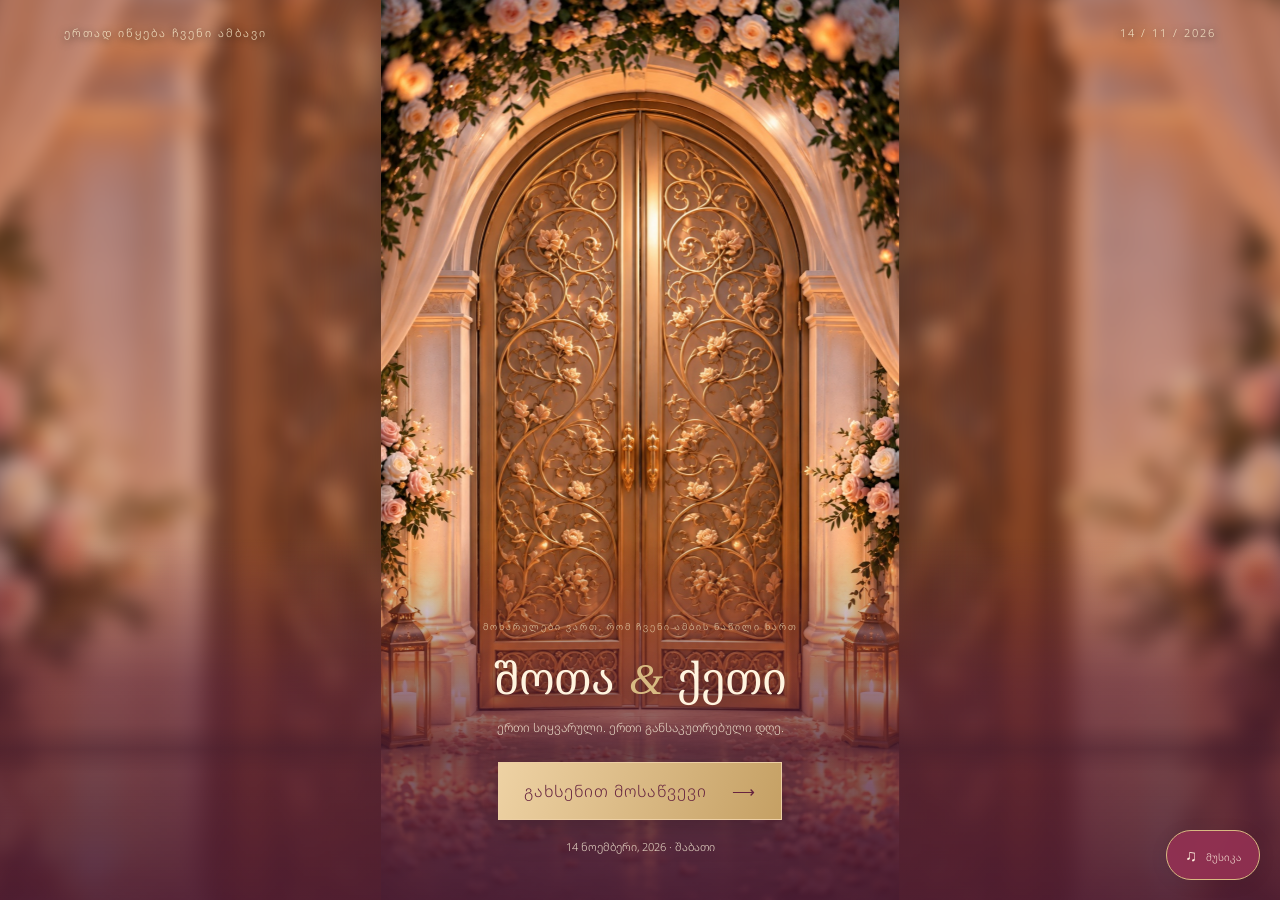
==== index.html @ 9d637407 "feat: update journey map to the cleaner version (cache-busted) Replace journey-map.webp with the cou" ====
<!doctype html><html lang="ka"><head><meta charset="UTF-8"><meta name="viewport" content="width=device-width,initial-scale=1"><meta name="theme-color" content="#f5f0e6"><meta name="description" content="შოთასა და ქეთის საქორწილო მოსაწვევი — 14 ნოემბერი, 2026"><title>შოთა & ქეთი · 14 ნოემბერი 2026</title><link rel="preconnect" href="https://fonts.googleapis.com"><link rel="preconnect" href="https://fonts.gstatic.com" crossorigin><link href="https://fonts.googleapis.com/css2?family=Noto+Serif+Georgian:wght@300;400;500&family=Noto+Sans+Georgian:wght@300;400&display=swap" rel="stylesheet"><link rel="stylesheet" href="style.css"><style>
#preloader{position:fixed;inset:0;z-index:9999;display:flex;align-items:center;justify-content:center;background:radial-gradient(ellipse at 50% 32%,#fff8f3,#f0dce1);font-family:'Noto Serif Georgian',Georgia,serif;color:#902b50;transition:opacity .7s ease}
#preloader.pl-done{opacity:0;pointer-events:none}
#preloader .pl-inner{text-align:center;padding:22px}
#preloader .pl-names{font-size:26px;letter-spacing:1px;margin:0 0 28px;font-weight:400}
#preloader .pl-names em{color:#c7a46b;font-style:italic;font-family:Georgia,serif}
#preloader .pl-ring{position:relative;width:118px;height:118px;margin:0 auto}
#preloader .pl-ring svg{width:118px;height:118px;transform:rotate(-90deg)}
#preloader .pl-track{fill:none;stroke:#e9ccd3;stroke-width:4}
#preloader .pl-prog{fill:none;stroke:#c7a46b;stroke-width:4;stroke-linecap:round;stroke-dasharray:339.292;stroke-dashoffset:339.292;transition:stroke-dashoffset .3s ease}
#preloader .pl-pct{position:absolute;inset:0;display:flex;align-items:center;justify-content:center;font-size:27px;color:#902b50;font-variant-numeric:tabular-nums}
#preloader .pl-label{margin:26px 0 0;font-family:'Noto Sans Georgian',sans-serif;font-size:11px;letter-spacing:3px;color:#a66a7e}
@media(prefers-reduced-motion:reduce){#preloader .pl-prog{transition:none}}
</style></head><body class="locked"><div id="preloader" role="progressbar" aria-valuemin="0" aria-valuemax="100" aria-valuenow="0" aria-label="საიტის ჩატვირთვა"><div class="pl-inner"><p class="pl-names">შოთა <em>&</em> ქეთი</p><div class="pl-ring"><svg viewBox="0 0 118 118"><circle class="pl-track" cx="59" cy="59" r="54"/><circle class="pl-prog" cx="59" cy="59" r="54"/></svg><span class="pl-pct" aria-live="polite">0%</span></div><p class="pl-label">მოსაწვევი იტვირთება…</p></div></div>
<div id="intro" class="intro"><div class="intro-top"><span>ერთად იწყება ჩვენი ამბავი</span><span>14 / 11 / 2026</span></div><div class="scene photographic" id="scene"><div class="ceremony" id="ceremony"><video id="entrance-video" muted playsinline preload="auto" poster="open-aisle.jpg" aria-label="კარიბჭის მიღმა ნეფე-პატარძლის სიარული"><source src="wedding-video.mp4" type="video/mp4"></video></div><div class="gate-frame"><div class="photo-surround"></div><div class="gate left" id="leftGate"></div><div class="gate right" id="rightGate"></div></div></div><div class="intro-copy"><p class="eyebrow">მოხარულები ვართ, რომ ჩვენი ამბის ნაწილი ხართ</p><h1>შოთა <em>&</em> ქეთი</h1><p>ერთი სიყვარული. ერთი განსაკუთრებული დღე.</p><button id="open" class="primary">გახსენით მოსაწვევი <span>⟶</span></button><p class="small">14 ნოემბერი, 2026 · შაბათი</p></div><button id="skip" class="skip" hidden>მოსაწვევზე გადასვლა ⟶</button><div id="scene-caption" class="scene-caption" aria-live="polite"></div></div>
<main id="main" hidden><svg class="vine-defs" xmlns="http://www.w3.org/2000/svg" aria-hidden="true"><defs><g id="grape-leaf"><path d="M0 0C-9-12-30-10-28-23L-39-28L-27-34L-35-45L-20-44L-19-59L-6-49L0-68L7-49L22-59L21-42L37-45L29-31L42-25L27-18C26-5 8-10 0 0Z"/><path class="leaf-veins" d="M0 0V-59M0-15L-25-34M0-26L-15-46M0-15L27-29M0-29L16-47"/></g><symbol id="vine-spray" viewBox="0 0 190 650"><path class="vine-stem" d="M20 650C8 562 104 550 68 455S32 324 96 258S127 124 101 0"/><path class="vine-tendril" d="M68 458C143 464 159 404 121 402C93 403 106 439 127 421M72 303C8 300 9 249 37 253C59 259 43 286 30 273M118 132C178 141 179 91 153 96C136 100 145 122 159 113"/><g class="vine-leaves"><use href="#grape-leaf" transform="translate(64 555) rotate(-58) scale(1.05)"/><use href="#grape-leaf" transform="translate(60 484) rotate(44) scale(.9)"/><use href="#grape-leaf" transform="translate(49 389) rotate(-55) scale(1.1)"/><use href="#grape-leaf" transform="translate(74 308) rotate(48) scale(.95)"/><use href="#grape-leaf" transform="translate(113 224) rotate(-45) scale(.85)"/><use href="#grape-leaf" transform="translate(123 147) rotate(56) scale(.8)"/><use href="#grape-leaf" transform="translate(113 65) rotate(-38) scale(.65)"/></g></symbol></defs></svg><div class="vine-border vine-border-left" aria-hidden="true"><svg viewBox="0 0 190 650"><use href="#vine-spray"/></svg></div><div class="vine-border vine-border-right" aria-hidden="true"><svg viewBox="0 0 190 650"><use href="#vine-spray"/></svg></div><header><a href="#home" class="brand" aria-label="შოთა და ქეთი — მთავარი"><img src="monogram.jpg" alt="შოთასა და ქეთის ოქროს მონოგრამა" width="60" height="60"></a><nav><a href="#schedule">განრიგი</a><a href="#gallery">გალერეა</a><a href="#rsvp">დადასტურება</a></nav></header><section class="hero" id="home"><div class="hero-art"><video id="hero-video" muted loop playsinline preload="none" poster="garden-ceremony.jpg" aria-label="საქორწილო ვიდეო — უწყვეტი გამეორება"><source src="wedding-video.mp4" type="video/mp4"></video><span>ჩვენი დღის შთაგონება</span></div><div class="hero-copy"><img class="hero-crest" src="monogram.jpg" alt="შ & ქ მონოგრამა" width="78" height="78"><p class="eyebrow">ჩვენ ვქორწინდებით</p><h2>შოთა<br><em>&</em> ქეთი</h2><div class="hero-flourish" aria-hidden="true"><svg viewBox="0 0 240 44"><path class="vine-stem" d="M14 24Q68 8 120 22T226 20"/><use href="#grape-leaf" transform="translate(80 20) rotate(-26) scale(.32)"/><use href="#grape-leaf" transform="translate(120 24) rotate(150) scale(.3)"/><use href="#grape-leaf" transform="translate(160 19) rotate(-30) scale(.3)"/></svg></div><p class="date">14 ნოემბერი, 2026 · შაბათი</p><p class="hero-place">ოზურგეთი &amp; ბათუმი</p><p>სიხარულით გიწვევთ ჩვენი სიყვარულის<br>ყველაზე განსაკუთრებულ დღეს.</p><a class="text-link" href="#schedule">ჩვენი დღის განრიგი ↓</a></div></section><section class="count-section" id="wedding-calendar"><p class="eyebrow calendar-kicker">შეინახეთ თარიღი</p><h2 class="month-title">ნოემბერი <span>2026</span></h2><div class="calendar-rule"></div><div class="vine-divider" aria-hidden="true"><svg viewBox="0 0 300 75"><path class="vine-stem" d="M15 50Q75 16 150 43T285 30"/><use href="#grape-leaf" transform="translate(80 35) rotate(-30) scale(.42)"/><use href="#grape-leaf" transform="translate(125 39) rotate(140) scale(.37)"/><use href="#grape-leaf" transform="translate(180 48) rotate(28) scale(.42)"/><use href="#grape-leaf" transform="translate(230 44) rotate(140) scale(.34)"/></svg></div><div class="month-card" aria-label="2026 წლის ნოემბრის კალენდარი"><svg class="mc-leaf mc-leaf-tl" viewBox="0 0 70 70" aria-hidden="true"><use href="#grape-leaf" transform="translate(34 36) rotate(18) scale(.52)"/></svg><svg class="mc-leaf mc-leaf-br" viewBox="0 0 70 70" aria-hidden="true"><use href="#grape-leaf" transform="translate(36 34) rotate(198) scale(.52)"/></svg><div class="weekdays"><span>ორ</span><span>სა</span><span>ოთ</span><span>ხუ</span><span>პა</span><span>შა</span><span>კვ</span></div><div class="month-grid"><span class="empty" aria-hidden="true"></span><span class="empty" aria-hidden="true"></span><span class="empty" aria-hidden="true"></span><span class="empty" aria-hidden="true"></span><span class="empty" aria-hidden="true"></span><span class="empty" aria-hidden="true"></span><span class="month-day"><span>1</span></span><span class="month-day"><span>2</span></span><span class="month-day"><span>3</span></span><span class="month-day"><span>4</span></span><span class="month-day"><span>5</span></span><span class="month-day"><span>6</span></span><span class="month-day"><span>7</span></span><span class="month-day"><span>8</span></span><span class="month-day"><span>9</span></span><span class="month-day"><span>10</span></span><span class="month-day"><span>11</span></span><span class="month-day"><span>12</span></span><span class="month-day"><span>13</span></span><span class="month-day wedding-day" aria-label="14 ნოემბერი — ჩვენი ქორწილის დღე"><span>14</span><svg viewBox="0 0 100 94" aria-hidden="true"><path d="M50 85C36 72 7 54 7 29C7 3 38 0 50 22C62 0 93 3 93 29C93 54 64 72 50 85Z"/></svg><small class="wd-label">ჩვენი დღე</small></span><span class="month-day"><span>15</span></span><span class="month-day"><span>16</span></span><span class="month-day"><span>17</span></span><span class="month-day"><span>18</span></span><span class="month-day"><span>19</span></span><span class="month-day"><span>20</span></span><span class="month-day"><span>21</span></span><span class="month-day"><span>22</span></span><span class="month-day"><span>23</span></span><span class="month-day"><span>24</span></span><span class="month-day"><span>25</span></span><span class="month-day"><span>26</span></span><span class="month-day"><span>27</span></span><span class="month-day"><span>28</span></span><span class="month-day"><span>29</span></span><span class="month-day"><span>30</span></span></div></div><p class="eyebrow countdown-title">ჩვენს დიდ დღემდე დარჩა</p><div id="countdown" class="countdown" role="timer" aria-label="ქორწილამდე დარჩენილი დრო"></div><p class="small" id="count-label">14 ნოემბერი · 13:00 · საქართველოს დროით</p></section><section id="schedule" class="schedule"><p class="eyebrow">დღე, რომელსაც ერთად გავიხსენებთ</p><h2>ჩვენი დღის განრიგი</h2><p class="location-hint">დააჭირეთ „მაჩვენე გზა“ — მარშრუტი პირდაპირ გაიხსნება</p><div class="journey reveal" aria-label="ჩვენი დღის მოგზაურობის რუკა"><img class="journey-photo" src="journey-map.webp?v=2" alt="ჩვენი დღის მოგზაურობა — ოზურგეთიდან ბათუმამდე" loading="lazy" width="1280" height="1229"><p class="journey-note">ჩვენი დღის მოგზაურობა — ოზურგეთიდან ბათუმამდე</p></div><div class="events"><article><span class="event-no">I</span><time>13:00</time><h3>ჯვრისწერა</h3><p>ოზურგეთის ღვთისმშობლის მიძინების<br>საკათედრო ტაძარი</p><a class="map-button" target="_blank" rel="noopener noreferrer" aria-label="ჯვრისწერის ადგილის რუკის გახსნა Google Maps-ში" href="https://www.google.com/maps/dir/?api=1&amp;destination=W2F3%2B94F%2C%20Ozurgeti%2C%20Georgia&amp;travelmode=driving&amp;dir_action=navigate"><svg viewBox="0 0 24 24" fill="none" aria-hidden="true"><path d="M20 10c0 6-8 12-8 12S4 16 4 10a8 8 0 1 1 16 0Z"/><circle cx="12" cy="10" r="2.5"/></svg><span>მაჩვენე გზა<small>Google Maps</small></span><span class="map-arrow">↗</span></a></article><article><span class="event-no">II</span><time>14:00</time><h3>ხელმოწერა</h3><p>ოზურგეთის იუსტიციის სახლი<br>იოანე პეტრიწის ქუჩა</p><a class="map-button" target="_blank" rel="noopener noreferrer" aria-label="იუსტიციის სახლის რუკის გახსნა Google Maps-ში" href="https://www.google.com/maps/dir/?api=1&amp;destination=W2F3%2B5X9%2C%20Ozurgeti%2C%20Georgia&amp;travelmode=driving&amp;dir_action=navigate"><svg viewBox="0 0 24 24" fill="none" aria-hidden="true"><path d="M20 10c0 6-8 12-8 12S4 16 4 10a8 8 0 1 1 16 0Z"/><circle cx="12" cy="10" r="2.5"/></svg><span>მაჩვენე გზა<small>Google Maps</small></span><span class="map-arrow">↗</span></a></article><article><span class="event-no">III</span><time>18:00</time><h3>საზეიმო ვახშამი</h3><p>ბათუმი<br>რესტორანი კრისტალ ჰოლი</p><a class="map-button" target="_blank" rel="noopener noreferrer" aria-label="საზეიმო ვახშმის ადგილის რუკის გახსნა Google Maps-ში" href="https://www.google.com/maps/dir/?api=1&amp;destination=41.6498757%2C41.7037522&amp;travelmode=driving&amp;dir_action=navigate"><svg viewBox="0 0 24 24" fill="none" aria-hidden="true"><path d="M20 10c0 6-8 12-8 12S4 16 4 10a8 8 0 1 1 16 0Z"/><circle cx="12" cy="10" r="2.5"/></svg><span>მაჩვენე გზა<small>Google Maps</small></span><span class="map-arrow">↗</span></a></article></div><a class="calendar" href="wedding.ics" download>＋ კალენდარში დამატება</a></section><section class="gallery" id="gallery"><div><p class="eyebrow">ჩვენი დღის განწყობა</p><h2>სიყვარულის ფერებში</h2><p>ყვავილები, თბილი სინათლე და თქვენ — ჩვენ გვერდით.</p></div><div class="photos"><button data-photo="table.jpg" aria-label="ყვავილების ფოტოს გადიდება"><img loading="lazy" src="table.jpg" alt="ოქროს დეტალები, თეთრი ყვავილები და სანთლები"></button><button data-photo="garden-ceremony.jpg" aria-label="ცერემონიის ფოტოს გადიდება"><img loading="lazy" src="garden-ceremony.jpg" alt="ბაღის ცერემონიის საცნობარო ფოტო"></button><button data-photo="church.jpg" aria-label="ტაძრის ფოტოს გადიდება"><img loading="lazy" src="church.jpg" alt="მოწოდებული ტაძრის საცნობარო ფოტო"></button></div><p class="small">საცნობარო გალერეა · წყვილის პირადი ფოტოები დაემატება მოგვიანებით</p></section><section id="rsvp" class="rsvp"><p class="eyebrow">გთხოვთ, დაგვიდასტუროთ</p><h2>დაადასტურეთ დასწრება</h2><p class="rsvp-sub">თქვენი პასუხი დაგვეხმარება დღის მოწყობაში</p><form id="rsvp-form" class="rsvp-form" novalidate><label class="rsvp-field"><span>სახელი და გვარი</span><input type="text" id="rsvp-name" required autocomplete="name" placeholder="თქვენი სახელი და გვარი"></label><div class="rsvp-field"><span>მობრძანდებით?</span><div class="rsvp-choice" role="group" aria-label="მობრძანდებით?"><button type="button" class="rsvp-opt" data-attend="სიამოვნებით მოვალ" aria-pressed="false">სიამოვნებით მოვალ</button><button type="button" class="rsvp-opt" data-attend="სამწუხაროდ, ვერ მოვალ" aria-pressed="false">სამწუხაროდ, ვერ მოვალ</button></div></div><label class="rsvp-field rsvp-persons" hidden><span>რამდენი პერსონა მობრძანდებით?</span><select id="rsvp-persons"><option value="1">1</option><option value="2">2</option><option value="3">3</option><option value="4">4</option><option value="5">5</option><option value="6">6</option><option value="7">7</option><option value="8">8</option><option value="9">9</option><option value="10">10</option><option value="11">11</option></select></label><button type="submit" class="rsvp-submit">გაგზავნა <span>→</span></button><p class="rsvp-msg" aria-live="polite"></p></form><div class="rsvp-done" hidden><div class="rsvp-done-mark" aria-hidden="true">♥</div><h3></h3><p></p></div></section><footer><img class="footer-logo" src="monogram.jpg" alt="შოთასა და ქეთის ოქროს მონოგრამა" width="110" height="110"><p>გელოდებით სიყვარულით</p><h2>შოთა <em>&</em> ქეთი</h2><p>14 · 11 · 2026</p><a class="credit" href="https://visionx.ge/" target="_blank" rel="noopener noreferrer">Created by <strong>visionx</strong></a></footer></main><audio id="wedding-audio" src="wedding-music.m4a" preload="metadata" loop></audio><button id="music" class="music" aria-pressed="false" aria-label="ფონური მუსიკის ჩართვა">♫ <span>მუსიკა</span></button><dialog id="lightbox"><button id="close-photo" aria-label="ფოტოს დახურვა">×</button><img id="large-photo" alt="გალერეის გადიდებული სურათი"></dialog><script src="app.js"></script></body></html>
---- style.css ----
:root{--ivory:#f6f1e8;--gold:#a78449;--burgundy:#581f30;--ink:#443b33}*{box-sizing:border-box}html{scroll-behavior:smooth;scroll-padding-top:80px}body{margin:0;background:var(--ivory);color:var(--ink);font-family:Georgia,'Times New Roman',serif}body.locked{overflow:hidden}button,a{-webkit-tap-highlight-color:transparent}button{font:inherit;cursor:pointer}a{color:inherit}button:focus-visible,a:focus-visible{outline:3px solid #b48942;outline-offset:5px}[hidden]{display:none!important}.intro{height:100svh;min-height:650px;position:relative;overflow:hidden;background:radial-gradient(ellipse at 50% 30%,#fffdf6,#e9dfcd)}.intro-top{position:absolute;inset:30px 5% auto;display:flex;justify-content:space-between;font-size:11px;letter-spacing:2px;color:#837357;z-index:8}.scene{position:absolute;width:min(680px,94vw);height:64%;top:7%;left:50%;transform:translateX(-50%);perspective:1100px}.gate-frame{position:absolute;inset:8% 9% 0;border:14px double #b59b68;border-radius:48% 48% 0 0;box-shadow:0 0 0 13px #e7ddca,0 0 0 16px #c0aa7e,0 24px 55px #6c57392b;transform-style:preserve-3d}.arch-heading{position:absolute;top:8%;width:100%;text-align:center;color:var(--gold);font-size:40px;z-index:3;pointer-events:none}.arch-heading i{font-size:25px}.gate{position:absolute;top:0;bottom:0;width:50%;background:linear-gradient(100deg,#eee4d1,#fffaf0 50%,#e8dbc2);border:3px solid #bea370;backface-visibility:visible;transition:transform 3.3s cubic-bezier(.35,.05,.25,1);overflow:hidden;box-shadow:inset 0 0 25px #a7895140}.left{left:0;transform-origin:left center;border-radius:100% 0 0 0 / 50% 0 0 0}.right{right:0;transform-origin:right center;border-radius:0 100% 0 0 / 0 50% 0 0}.gate svg{height:100%;width:100%}.opening .left{transform:rotateY(-108deg)}.opening .right{transform:rotateY(108deg)}.flowers{position:absolute;width:36%;height:82%;top:4%;pointer-events:none;z-index:4}.flowers-left{left:-20%}.flowers-right{right:-20%;transform:scaleX(-1)}.flowers svg{width:100%;height:100%;overflow:visible}.intro-copy{position:absolute;bottom:3.5%;left:0;width:100%;text-align:center;z-index:6;transition:opacity .6s}.eyebrow{font-size:10px;letter-spacing:2px;color:#8b7451;line-height:1.9}.intro h1{font-size:clamp(34px,5vw,56px);font-weight:400;color:var(--burgundy);margin:14px 0}em{font-weight:400;color:var(--gold)}.intro-copy>p:not(.eyebrow){font-size:12px}.primary{border:1px solid #7b3446;background:var(--burgundy);color:#fff7e7;padding:18px 25px;min-height:52px;letter-spacing:1px;margin:12px 0 6px;box-shadow:0 8px 20px #581f3020}.primary span{margin-left:20px}.small{font-size:11px!important;line-height:1.8;color:#8c7f6c}.opening .intro-copy{opacity:0;pointer-events:none}.ceremony{position:absolute;inset:9% 10% 0;overflow:hidden;border-radius:48% 48% 0 0;background:#ede5d4;transition:transform 6s ease 2s}.ceremony>svg{width:100%;height:100%;object-fit:cover}.opening .ceremony{transform:scale(1.32)}.walking{animation:none}.opening .walking{animation:walk 6s ease-in-out 1s forwards}.opening .step{animation:step .7s ease-in-out infinite alternate}.opening .clap{animation:clap .6s infinite alternate;transform-box:fill-box;transform-origin:bottom}.scene-caption{position:absolute;bottom:8%;width:100%;text-align:center;color:var(--burgundy);font-size:18px}.skip{position:absolute;bottom:24px;right:24px;z-index:10;background:#f6f1e8d9;border:1px solid #b59b68;padding:12px;color:var(--burgundy)}@keyframes walk{from{transform:translate(0,80px) scale(1.12);transform-origin:50% 90%}to{transform:translate(65px,-105px) scale(.6);transform-origin:50% 90%}}@keyframes step{to{transform:translateY(-5px) rotate(3deg)}}@keyframes clap{to{transform:rotate(16deg)}}header{height:80px;display:flex;align-items:center;justify-content:space-between;padding:0 7%;border-bottom:1px solid #b59b6833}header>a{text-decoration:none;color:var(--burgundy);font-size:25px}nav{display:flex;gap:28px;font-size:12px}nav a{text-decoration:none}.hero{display:grid;grid-template-columns:1fr 1fr;max-width:1250px;margin:auto;padding:55px 7% 65px;gap:9%;align-items:center}.hero-art{position:relative}.hero-art img{width:100%;height:600px;object-fit:cover;border-radius:48% 48% 0 0}.hero-art span{position:absolute;bottom:18px;left:0;width:100%;text-align:center;font-size:10px;letter-spacing:2px;color:#fff}.hero-copy{text-align:center}.hero h2{font-size:clamp(42px,6vw,76px);font-weight:400;line-height:1.35;color:var(--burgundy);margin:20px 0}.hero h2 em{font-size:.65em}.rule{width:70px;height:1px;background:var(--gold);margin:30px auto}.hero-copy p{font-size:14px;line-height:2;color:#7c6c5d}.hero-copy .date{color:var(--burgundy);font-size:19px}.text-link{display:inline-block;margin-top:20px;text-decoration:none;border-bottom:1px solid #b59b68;padding-bottom:8px;font-size:12px}.count-section{text-align:center;background:#eae2d3;padding:45px 20px}.countdown{display:flex;justify-content:center;gap:40px;margin:30px 0}.countdown strong{display:block;font-size:48px;font-weight:400;color:var(--burgundy);font-variant-numeric:tabular-nums}.countdown span{font-size:11px;color:#7a6b56}.schedule{padding:90px 6%;text-align:center}h2{font-weight:400;color:var(--burgundy);font-size:34px}.events{max-width:1120px;margin:55px auto 40px;display:grid;grid-template-columns:repeat(3,1fr)}article{position:relative;padding:0 25px;border-right:1px solid #b59b6850}article:last-child{border:0}.event-no{display:block;color:#b59b68;font-size:15px;margin-bottom:26px}time{font-size:36px;color:var(--gold)}h3{font-size:21px;font-weight:400;color:var(--burgundy);margin:20px 0}article p{font-size:12px;line-height:2;min-height:60px}article a{font-size:12px;text-underline-offset:6px}.calendar{display:inline-block;padding:15px 22px;border:1px solid #b59b68;text-decoration:none;font-size:12px}.gallery{padding:60px 7% 80px;text-align:center;background:#efe9df}.gallery>div>p{font-size:12px;line-height:2}.photos{display:grid;grid-template-columns:1fr 1fr 1fr;gap:22px;max-width:1100px;margin:40px auto 20px;align-items:center}.photos button{border:0;padding:0;background:none;overflow:hidden}.photos img{width:100%;height:350px;object-fit:cover;display:block;transition:transform .5s}.photos button:nth-child(2) img{height:430px}.photos button:hover img{transform:scale(1.04)}footer{text-align:center;background:var(--burgundy);padding:65px 20px;color:#d5c19e}footer h2{color:var(--ivory);font-size:43px}footer p{font-size:12px}footer button{background:none;border:0;border-bottom:1px solid #b59b6860;padding:12px;color:#d5c19e;font-size:11px}.music{position:fixed;right:20px;bottom:20px;z-index:30;border:1px solid #b59b68;background:#f6f1e8ed;color:var(--burgundy);border-radius:50px;padding:13px 18px;box-shadow:0 3px 20px #0001}.music span{font-size:10px;margin-left:5px}.music[aria-pressed=true]{background:var(--burgundy);color:var(--ivory)}dialog{padding:0;border:1px solid #b59b68;background:#f6f1e8;max-width:92vw;max-height:90svh}dialog::backdrop{background:#1b1016d9}dialog img{display:block;max-height:85svh;max-width:88vw}dialog button{position:absolute;right:8px;top:8px;border:0;border-radius:50%;width:40px;height:40px;font-size:28px;background:var(--ivory);color:var(--burgundy)}@media(max-width:650px){.intro{min-height:600px}.intro-top{top:22px;font-size:8px;letter-spacing:1px}.scene{top:9%;height:55%;width:100vw}.gate-frame{inset:8% 13% 0;border-width:9px}.arch-heading{font-size:30px}.flowers{width:33%;left:-17%}.flowers-right{left:auto;right:-17%}.intro-copy{bottom:5%}.intro-copy .eyebrow{font-size:8px;letter-spacing:1px}.intro h1{font-size:36px}.hero{grid-template-columns:1fr;padding:35px 8% 50px;gap:24px}.hero-art{max-width:340px;width:100%;margin:auto}.hero-art img{height:420px}.hero h2{font-size:48px;margin:12px 0}.hero h2 br{display:none}.hero-copy .eyebrow{margin-top:12px}.hero-copy p{font-size:12px}.rule{margin:20px auto}.countdown{gap:23px}.countdown strong{font-size:36px}header{height:65px}nav{gap:20px;font-size:10px}h2{font-size:28px}.schedule{padding:60px 7%}.events{grid-template-columns:1fr;margin-top:40px}article{border-right:0;border-bottom:1px solid #b59b6840;padding:25px 10px 35px}.event-no{margin-bottom:15px}article p{min-height:0}.photos{gap:10px;grid-template-columns:1fr 1fr}.photos img,.photos button:nth-child(2) img{height:250px}.photos button:last-child{grid-column:1/-1}.photos button:last-child img{height:220px}.gallery{padding:45px 6%}.gallery h2{font-size:25px}footer h2{font-size:36px}.music{bottom:14px;right:14px}.scene-caption{font-size:15px;bottom:16%}}@media(prefers-reduced-motion:reduce){html{scroll-behavior:auto}*,*::before,*::after{animation-duration:.01ms!important;transition-duration:.01ms!important;animation-iteration-count:1!important}}
@media(min-width:651px){.scene{height:58%;top:7%}.intro-copy{bottom:3%}}
/* Photographic palace entrance, using the supplied references. */
.intro{min-height:600px;background:#251d16;isolation:isolate}.intro:before{content:'';position:absolute;inset:-25px;background:linear-gradient(#281b1855,#281b1877),url('palace-gate.jpg') center/cover;filter:blur(22px);z-index:-1}.intro-top{color:#f6e8c8;text-shadow:0 2px 9px #000;letter-spacing:2px;top:25px}.scene.photographic{width:min(100vw,56.25svh);height:100%;top:0;left:50%;transform:translateX(-50%);perspective:1200px;box-shadow:0 0 100px #140d0b80}.photographic .gate-frame{inset:0;border:0;border-radius:0;box-shadow:none;transform-style:preserve-3d;transition:transform 3.7s ease 2s,opacity 1.5s ease 4s}.photo-surround,.photographic .gate{position:absolute;inset:0;width:100%;height:100%;border:0;border-radius:0;box-shadow:none;background:url('palace-gate.jpg') center/100% 100% no-repeat}.photo-surround{z-index:3;pointer-events:none;clip-path:polygon(evenodd,0% 0%,100% 0%,100% 100%,0% 100%,0% 0%,50% 19%,43% 23%,34% 25%,27% 30%,21% 37%,20% 85%,80% 85%,79% 37%,73% 30%,66% 25%,57% 23%,50% 19%)}.photographic .left{clip-path:polygon(50% 19%,43% 23%,34% 25%,27% 30%,21% 37%,20% 85%,50% 85%);transform-origin:20% 53%;z-index:2}.photographic .right{clip-path:polygon(50% 19%,57% 23%,66% 25%,73% 30%,79% 37%,80% 85%,50% 85%);transform-origin:80% 53%;z-index:2}.photographic .gate{transition:transform 3.8s cubic-bezier(.32,.05,.2,1),filter 3.8s;backface-visibility:hidden}.opening .photographic .left{transform:rotateY(-102deg);filter:brightness(.65)}.opening .photographic .right{transform:rotateY(102deg);filter:brightness(.65)}.photographic .ceremony{inset:0;border-radius:0;transition:transform 8s cubic-bezier(.2,.5,.2,1);background:#f1eddf}.photographic .ceremony img{height:100%;width:100%;object-fit:cover;object-position:center 62%;display:block}.opening .photographic .ceremony{transform:scale(1.25)}.opening .photographic .gate-frame{transform:scale(1.65);opacity:0}.intro-copy{bottom:0!important;padding:70px 15px 32px;color:#fff7e6;background:linear-gradient(transparent,#1f1119a6 40%,#1f1119d9);pointer-events:none}.intro-copy .eyebrow{color:#ead6af;font-size:9px;letter-spacing:2px}.intro h1{color:#fff5e4;font-size:44px;margin:12px 0;text-shadow:0 3px 20px #0005}.intro h1 em{color:#d8bb83}.intro-copy>p:not(.eyebrow){color:#ede0cc}.intro-copy .primary{pointer-events:auto;background:linear-gradient(110deg,#e7cf9d,#b8955c);border:1px solid #ecd7b2;color:#3b2221;box-shadow:0 5px 35px #0004;padding:17px 25px;margin-top:14px}.intro-copy .small{color:#cbbba4}.scene-caption{color:#fff8e9;text-shadow:0 2px 14px #000;background:linear-gradient(transparent,#271c1660,transparent);padding:25px 15px;bottom:14%;letter-spacing:2px}.skip{background:#271b1fc7;color:#fff1d5;border-color:#bca072;bottom:25px;right:25px}.music{background:#2e1a21bc;border-color:#c5ad7b;color:#f5e4c4;backdrop-filter:blur(12px)}.hero-art img{object-position:center 65%}.photos button:nth-child(2) img{object-position:center 70%}@media(max-width:650px){.intro{min-height:570px}.scene.photographic{width:100vw;height:100%;top:0}.intro-top{font-size:8px;inset:22px 20px auto;letter-spacing:.8px}.intro-copy{padding:70px 12px 40px}.intro h1{font-size:37px}.intro-copy .eyebrow{font-size:8px;letter-spacing:.7px}.music span{display:none}.music{width:44px;height:44px;padding:0;right:12px;bottom:12px}.scene-caption{font-size:14px;letter-spacing:1px}.photographic .ceremony img{object-position:center 65%}}

header .brand{display:flex;align-items:center;justify-content:center;width:60px;height:60px;flex-shrink:0}header .brand img{display:block;width:60px;height:60px;object-fit:contain;mix-blend-mode:multiply}@media(max-width:650px){header .brand,header .brand img{width:49px;height:49px}}

.hero-art video{display:block;width:100%;height:600px;object-fit:cover;object-position:center;border-radius:48% 48% 0 0}@media(max-width:650px){.hero-art video{height:420px}}

.count-section{padding:75px 20px 65px;background:radial-gradient(ellipse at 85% 65%,#e9d9d280,transparent 55%),#f2e9dc}.calendar-kicker{color:#b76e7e;font-size:12px;letter-spacing:4px}.month-title{font-size:46px;margin:15px 0 28px;color:#711c33}.month-title span{font-weight:400}.calendar-rule{width:145px;height:1px;background:linear-gradient(90deg,transparent,#b29159,transparent);margin:0 auto 45px}.month-card{max-width:610px;margin:0 auto;background:#fffbf4;border:1px solid #e0ceb0;border-radius:35px;padding:25px 28px 30px;box-shadow:0 20px 45px #7131460c}.weekdays,.month-grid{display:grid;grid-template-columns:repeat(7,minmax(0,1fr))}.weekdays{padding:9px 0 20px;border-bottom:1px solid #e3d4bc;color:#b97582;font-size:14px}.month-grid{padding-top:15px;row-gap:5px}.month-day,.empty{height:65px;display:flex;align-items:center;justify-content:center;position:relative;font-size:25px;color:#967a7e;font-variant-numeric:lining-nums}.wedding-day>span{position:relative;background:#791c34;color:#fff8ed;border-radius:50%;width:43px;height:43px;display:flex;align-items:center;justify-content:center;z-index:1}.wedding-day svg{position:absolute;width:75px;height:71px;top:0;left:50%;transform:translateX(-50%);overflow:visible;fill:none;stroke:#791c34;stroke-width:2.5}.countdown-title{margin:48px 0 25px;color:#a68187;font-size:12px;letter-spacing:3px}.countdown{gap:18px;margin:0 auto 23px;max-width:580px}.countdown>div{flex:1;max-width:125px;min-width:0;border:1px solid #dfcbaa;border-radius:75px 75px 16px 16px;padding:30px 6px 22px;background:#fffbf4}.countdown strong{font-size:42px;color:#791c34;margin-bottom:12px}.countdown span{color:#a58287;font-size:12px}@media(max-width:650px){.count-section{padding:55px 18px 45px}.calendar-kicker{font-size:10px;letter-spacing:3px}.month-title{font-size:32px;margin:14px 0 25px}.calendar-rule{margin-bottom:32px}.month-card{border-radius:25px;padding:17px 12px 20px}.weekdays{font-size:11px;padding:8px 0 15px}.month-grid{padding-top:12px;row-gap:3px}.month-day,.empty{height:46px;font-size:20px}.wedding-day>span{width:33px;height:33px}.wedding-day svg{width:54px;height:51px;top:0}.countdown-title{font-size:9px;letter-spacing:2px;margin:35px 0 22px}.countdown{gap:10px}.countdown>div{padding:25px 3px 18px;border-radius:50px 50px 12px 12px}.countdown strong{font-size:30px;margin-bottom:10px}.countdown span{font-size:10px}}

.location-hint{font-size:12px;line-height:1.9;color:#978571;margin:18px auto 0;max-width:370px}.events{gap:22px;align-items:stretch;margin-top:36px}.events article{border:1px solid #ddc9a7;border-radius:120px 120px 24px 24px;padding:35px 24px 26px;background:linear-gradient(160deg,#fffcf6,#f0e6d8);box-shadow:0 12px 35px #5b283008;display:flex;flex-direction:column;align-items:center}.events article:last-child{border:1px solid #ddc9a7}.event-no{margin-bottom:20px;border-bottom:1px solid #d9c5a3;padding-bottom:14px;width:40px}.events time{font-size:38px}.events h3{margin:20px 0 12px}.events article p{line-height:1.9;margin:0 0 25px;min-height:65px}.events .map-button{display:flex;align-items:center;gap:12px;width:100%;max-width:250px;margin-top:auto;background:#67243a;color:#fff4df;border:1px solid #67243a;border-radius:12px;padding:15px 14px;text-decoration:none;text-align:left;box-shadow:0 6px 16px #67243a18;transition:background .2s,transform .2s}.map-button svg{width:23px;height:26px;stroke:#e2c490;stroke-width:1.5;flex-shrink:0}.map-button>span:not(.map-arrow){font-size:12px;line-height:1.5}.map-button small{display:block;color:#d9c3b3;font-size:9px;letter-spacing:1px;margin-top:3px}.map-arrow{margin-left:auto;font-size:23px;color:#e2c490}.map-button:hover{background:#7e3048;transform:translateY(-2px)}@media(max-width:650px){.events{gap:22px;max-width:360px}.events article{padding:30px 25px 26px;border-radius:100px 100px 22px 22px}.events article p{min-height:0;font-size:13px}.events .map-button{max-width:none;min-height:62px}.map-button>span:not(.map-arrow){font-size:14px}.location-hint{font-size:11px}}
/* Location photography */
.events article{position:relative;isolation:isolate;overflow:hidden;min-height:455px;background:#332b26;box-shadow:0 15px 35px #40202b18;border-color:#bda475}.events article::before{content:'';position:absolute;inset:0;z-index:-2;background-size:cover;background-position:center;transition:transform .7s}.events article::after{content:'';position:absolute;inset:0;z-index:-1;background:linear-gradient(180deg,#171a1c48 0%,#19161b70 32%,#24131cce 73%,#24131ce8 100%)}.events article:nth-child(1)::before{background-image:url('church.jpg');background-position:52% center}.events article:nth-child(2)::before{background-image:url('signing-arch.jpg')}.events article:nth-child(3)::before{background-image:url('table.jpg')}.events article:hover::before{transform:scale(1.035)}.events .event-no{color:#f2dbac;border-color:#e5ce9c99;text-shadow:0 2px 9px #0008}.events time{color:#ffe8b4;text-shadow:0 2px 14px #0009}.events h3{color:#fff6e6;text-shadow:0 2px 10px #0005;margin-top:47px}.events article p{color:#fff4e6;text-shadow:0 1px 8px #0007}.events .map-button{background:#f7edda;color:#572239;border-color:#e8c995;box-shadow:0 6px 18px #0003}.events .map-button svg{stroke:#885c3d}.events .map-button small{color:#846b59}.events .map-arrow{color:#8b603a}.events .map-button:hover{background:#fff9eb}.events article:last-child{border-color:#bda475}@media(max-width:650px){.events article{min-height:450px;padding-top:30px}.events h3{margin-top:55px}.events article p{margin-bottom:28px}}
/* Candlelight palette */
:root{--ivory:#faf4eb;--gold:#ad854f;--burgundy:#75513e;--ink:#604d40}body{background:radial-gradient(ellipse at 5% 20%,#f0d9c533,transparent 50%),#faf4eb}header{background:#fcf7ef;border-bottom-color:#dcc4a355}.hero-copy p{color:#8b7462}.hero-copy .date{color:#87623e}.hero-copy h2{color:#806044}.eyebrow{color:#aa8561}.count-section{background:radial-gradient(ellipse at 85% 65%,#edcfb480,transparent 60%),#f2e6d7}.calendar-kicker,.countdown-title{color:#b68b72}.month-title{color:#916b46}.month-card{background:#fffaf2;border-color:#dfc7a5;box-shadow:0 20px 55px #ae795514}.weekdays{color:#b38870}.month-day{color:#9b806a}.wedding-day>span{background:#b18a56;color:#fffaf0}.wedding-day svg{stroke:#b18a56}.countdown>div{background:#fffaf2;border-color:#dfc7a5}.countdown strong{color:#9a7148}.countdown span{color:#a48670}.schedule{background:linear-gradient(145deg,#fffaf2,#f1e4d3)}.events article::after{background:linear-gradient(180deg,#29201625,#37271b60 32%,#392719bf 73%,#392719e0 100%)}.events .map-button{background:linear-gradient(115deg,#fff5df,#e4c799);color:#6c4c2f;border-color:#e8c995;border-radius:5px 18px 5px 18px;position:relative;overflow:hidden}.events .map-button:after{content:'';position:absolute;inset:0;background:linear-gradient(110deg,transparent 30%,#fff9 48%,transparent 65%);transform:translateX(-150%);transition:transform .8s}.events .map-button:hover:after{transform:translateX(150%)}.gallery{background:#eee0cf}.gallery h2{color:#8c6543}footer{background:radial-gradient(ellipse at 50% 0,#b38d62,#796047);color:#f0dfc8}footer h2{color:#fff7e9}footer em{color:#e8c693}footer button{color:#f0dfc8;border-color:#e1c9a7}.music,.music[aria-pressed=true]{background:#a17b51e6;color:#fff5df;border-color:#e1c695}.intro-copy .primary{color:#61432c}.intro:before{background:linear-gradient(#61401f22,#51331e44),url('palace-gate.jpg') center/cover}.intro-copy{background:linear-gradient(transparent,#3e291aa6 40%,#3e291ad9)}.intro h1{color:#fff4df}.text-link{border-color:#b9905c}.calendar{border-color:#c6a477;color:#88623f}.map-invite{padding:0;border:1px solid #d9bd95;border-radius:180px 180px 24px 24px;background:#fcf5e9;max-width:min(430px,92vw);width:430px;overflow:hidden;color:#715039;box-shadow:0 30px 100px #34211155}.map-invite::backdrop{background:#372719a6;backdrop-filter:blur(7px)}.map-invite[open]{animation:unfold-map .65s cubic-bezier(.2,.7,.2,1)}.map-invite .map-close{position:absolute;right:16px;top:20px;width:38px;height:38px;font-size:24px;border:1px solid #d9bd95;background:#fff9eb;color:#8f6c49;z-index:2}.map-preview-art{height:230px;position:relative;background:radial-gradient(ellipse,#fffaf1,#ecddc4);overflow:hidden}.map-preview-art>svg{width:100%;height:100%;stroke:#c4aa82;fill:none;stroke-width:1.1}.map-preview-art .route{stroke:#9d7749;stroke-width:2;stroke-dasharray:280;stroke-dashoffset:280}.map-invite[open] .route{animation:route-draw 1.8s ease .2s forwards}.map-preview-art .map-pin{position:absolute;left:50%;top:65px;width:52px;height:62px;margin-left:-26px;color:#a37c49;filter:drop-shadow(0 8px 9px #9b7b4044)}.map-pin svg{width:100%;height:100%;fill:#fcf4df;stroke:currentColor;stroke-width:1.3}.map-invite[open] .map-pin{animation:pin-arrive .8s cubic-bezier(.2,.8,.2,1)}.map-details{text-align:center;padding:0 28px 30px}.map-details .eyebrow{margin:0 0 10px}.map-details h3{font-size:27px;color:#88603b;margin:10px 0}.map-details p{font-size:12px;line-height:1.9;color:#927861}.map-launch{display:block;background:linear-gradient(110deg,#b18b59,#907047);padding:17px 15px;color:#fff8e8;text-decoration:none;border:1px solid #c29d67;border-radius:9px;font-size:13px;margin-top:22px}.map-note{font-size:10px!important;color:#a18d76!important;margin-bottom:0}.map-invite img{max-width:none}@keyframes unfold-map{from{opacity:0;transform:translateY(45px) rotateX(-20deg) scale(.9)}to{opacity:1;transform:translateY(0) rotateX(0) scale(1)}}@keyframes route-draw{to{stroke-dashoffset:0}}@keyframes pin-arrive{from{opacity:0;transform:translateY(-50px)}70%{transform:translateY(5px)}to{opacity:1;transform:translateY(0)}}@media(prefers-reduced-motion:reduce){.map-preview-art .route{stroke-dashoffset:0}}
.map-invite .map-close{top:155px;right:18px}

/* Hand-drawn grapevine ornaments */
main{position:relative;isolation:isolate}.vine-defs{position:absolute;width:0;height:0;overflow:hidden}.vine-border{position:absolute;pointer-events:none;z-index:2;width:clamp(75px,12vw,175px);opacity:.38;color:#989063}.vine-border svg{display:block;width:100%;height:auto;overflow:visible}.vine-border-left{top:760px;left:-32px}.vine-border-right{top:1850px;right:-25px;transform:scaleX(-1)}.vine-stem{fill:none;stroke:#b2935b;stroke-width:2;stroke-linecap:round}.vine-tendril{fill:none;stroke:#ae9768;stroke-width:1.3;stroke-linecap:round}#grape-leaf>path:first-child{fill:#a5a076;fill-opacity:.38;stroke:#96895a;stroke-width:1.2;stroke-linejoin:round}.leaf-veins{fill:none;stroke:#96895a;stroke-width:.8;opacity:.7}.vine-divider{max-width:280px;margin:-33px auto 22px;pointer-events:none;color:#a2986b;opacity:.7}.vine-divider svg{display:block;width:100%;height:70px;overflow:visible}.vine-leaves{transform-origin:center;animation:vine-sway 9s ease-in-out infinite alternate}@keyframes vine-sway{from{transform:rotate(-1deg)}to{transform:rotate(1.2deg)}}@media(max-width:650px){.vine-border{width:83px;opacity:.27}.vine-border-left{left:-37px;top:1000px}.vine-border-right{right:-34px;top:2180px}.vine-divider{max-width:220px;margin:-25px auto 16px}.vine-divider svg{height:55px}}
body{overflow-x:clip}
/* Larger ceremony video */
.hero{grid-template-columns:1.15fr 1fr;gap:7%}.hero-art video{height:660px}@media(max-width:650px){.hero{grid-template-columns:1fr;padding:28px 5% 50px;gap:28px}.hero-art{max-width:460px;width:100%}.hero-art video{height:auto;aspect-ratio:3/4;min-height:460px;max-height:78svh}.hero-copy{padding-inline:3%}}@media(max-width:380px){.hero-art video{min-height:420px}}

/* Editorial type and layered light */
body{font-family:'Noto Sans Georgian',sans-serif;font-weight:300}h1,h2,h3,.month-title,time,.countdown strong{font-family:'Noto Serif Georgian',Georgia,serif;font-weight:300}.hero h2{letter-spacing:-2px;line-height:1.5}.hero h2 em,footer h2 em,.intro h1 em{font-family:Georgia,serif;font-style:italic;padding:0 .12em}.eyebrow{font-weight:300;letter-spacing:3px}header{background:#fffaf0a8;backdrop-filter:blur(18px)}.hero{position:relative;isolation:isolate}.hero:before{content:'';position:absolute;inset:0 -10vw;z-index:-1;pointer-events:none;background:radial-gradient(ellipse at 12% 25%,#e9cda350,transparent 45%),radial-gradient(ellipse at 90% 85%,#edccb54d,transparent 50%)}.hero-copy{background:linear-gradient(140deg,#fffdf640,#fff8ed08);padding:28px 12px;border-radius:180px 180px 24px 24px}.hero-art:after{content:'';position:absolute;inset:-9px;border:1px solid #c3a37570;border-radius:49% 49% 0 0;pointer-events:none}.count-section{position:relative;background:radial-gradient(ellipse at 12% 15%,#fffdf8 0%,transparent 55%),radial-gradient(ellipse at 90% 80%,#d9b78d66,transparent 60%),linear-gradient(135deg,#f4e6d3,#eed8c2 55%,#faf2e5);border-radius:55px 55px 0 0}.month-card{background:linear-gradient(135deg,#fffdf5c9,#fffbf291);backdrop-filter:blur(15px);border-color:#fff9e0;box-shadow:0 18px 65px #9b70441c,inset 0 0 0 1px #cbaa6b33}.countdown>div{background:linear-gradient(160deg,#fffaf1c9,#f8ecda70);border-color:#d4b98f}.schedule{position:relative;background:radial-gradient(ellipse at 0% 35%,#a47f5150,transparent 58%),linear-gradient(145deg,#70523d,#a5835f 60%,#c5a782);color:#fff3df}.schedule>h2{color:#fff2d9;font-size:40px}.schedule>.eyebrow{color:#eed1a5}.schedule .location-hint{color:#f2dfc7}.schedule .calendar{color:#fff2db;border-color:#ead2aa99;background:#fff7e90d;backdrop-filter:blur(10px)}.events article{box-shadow:0 20px 45px #21160933;border-color:#e4c99c88}.events time{font-family:Georgia,serif;font-size:46px;font-weight:400;letter-spacing:2px}.events h3{font-size:26px;font-weight:300}.events article p{font-size:12px;font-weight:300;line-height:2}.events article:nth-child(2){transform:translateY(18px)}.events .map-button{background:linear-gradient(115deg,#fff9e9dc,#e6cfaaed);backdrop-filter:blur(14px);border-radius:35px;box-shadow:0 8px 20px #1e130c22}.gallery{background:radial-gradient(ellipse at 90% 0,#f0d2ba88,transparent 55%),linear-gradient(180deg,#fbf2e5,#eee1cd)}.gallery h2{font-size:38px}.photos{gap:26px}.photos button{border:1px solid #fff8e9;box-shadow:0 13px 35px #88623e22;padding:7px;background:#fffbf24d}.photos button:nth-child(1){transform:rotate(-2deg)}.photos button:nth-child(3){transform:rotate(2deg)}.photos button:nth-child(2){border-radius:170px 170px 0 0}.photos button:nth-child(2) img{border-radius:165px 165px 0 0}footer{background:radial-gradient(ellipse at 50% 0,#c39a6a55,transparent 60%),linear-gradient(145deg,#796049,#49372b);position:relative}footer h2{font-size:48px;font-weight:300}footer>p:first-child{letter-spacing:3px;color:#dfc6a4}.small{font-weight:300}.intro-copy{font-family:'Noto Sans Georgian',sans-serif}.intro h1{font-family:'Noto Serif Georgian',Georgia,serif;letter-spacing:-1px}@media(max-width:650px){.hero-copy{padding:15px 8px}.hero h2{font-size:43px;letter-spacing:-1.5px}.count-section{border-radius:35px 35px 0 0}.schedule>h2{font-size:30px}.events article:nth-child(2){transform:none}.events h3{font-size:29px}.events article p{font-size:13px}.gallery h2{font-size:28px}footer h2{font-size:37px}.photos{gap:15px}.eyebrow{letter-spacing:2px}}
/* Distinct champagne navigation bar */
main>header{background:linear-gradient(110deg,#e8d7bded,#ddc5a3e8 60%,#ead9c0ed);border-bottom:1px solid #b8956199;box-shadow:0 5px 20px #87643d16,inset 0 1px 0 #fff8e9aa;backdrop-filter:blur(18px)}main>header nav a{color:#60462e;font-weight:400;text-shadow:0 1px 0 #fff7e966}main>header nav a:hover{color:#9b713e}

.footer-logo{display:block;width:110px;height:110px;object-fit:contain;margin:0 auto 28px;border-radius:50%;border:1px solid #e2c491;box-shadow:0 8px 28px #20140d33}footer>p{letter-spacing:2px}
.credit{display:inline-block;margin-top:30px;font-size:11px;letter-spacing:1.5px;color:#d9c19e;text-decoration:none;font-family:'Noto Sans Georgian',sans-serif;opacity:.82;transition:opacity .2s,color .2s}
.credit strong{color:#ecc995;font-weight:400;letter-spacing:.5px}
.credit:hover{opacity:1;color:#f3e3c6}
.credit:hover strong{color:#f6d9a6}
/* Rose watercolor palette — color-only overrides */
:root{--ivory:#fff8f3;--gold:#c7a46b;--burgundy:#902b50;--ink:#694651}body{background:radial-gradient(ellipse at 3% 16%,#dcb3bf80,transparent 48%),radial-gradient(ellipse at 97% 55%,#ad526d44,transparent 50%),#fff6f2;color:#694651}main>header{background:linear-gradient(110deg,#f3dce3ed,#d6a5b4e8 60%,#ecd0d9ed);border-bottom-color:#ba8d6699;box-shadow:0 5px 20px #79213c18,inset 0 1px 0 #fff4ecaa}main>header nav a{color:#7b2948;text-shadow:0 1px 0 #fff4ed66}main>header nav a:hover{color:#a34162}.hero:before{background:radial-gradient(ellipse at 8% 22%,#c98b9f77,transparent 47%),radial-gradient(ellipse at 95% 85%,#aa405c55,transparent 51%)}.hero-copy{background:linear-gradient(140deg,#fff8f37a,#f4dce51a)}.hero-copy h2,.hero-copy .date{color:#912d51}.hero-copy p{color:#906774}.hero-art:after{border-color:#c5a27199}.eyebrow{color:#a66a7e}.text-link{border-color:#bd985f;color:#8c3654}.count-section{background:radial-gradient(ellipse at 8% 10%,#fff4eda6,transparent 55%),radial-gradient(ellipse at 94% 84%,#8c284e88,transparent 62%),linear-gradient(135deg,#ebc9d2,#cd8ea2 55%,#a34a6a)}.calendar-kicker,.countdown-title{color:#74233f}.month-title{color:#872344}.month-card{background:linear-gradient(135deg,#fff9f3df,#fff2ecb3);border-color:#e3c494;box-shadow:0 18px 65px #6e193a22,inset 0 0 0 1px #d7af7533}.weekdays{color:#ac627c;border-bottom-color:#dbc4a3}.month-day{color:#966778}.wedding-day>span{background:#9c3157;color:#fff4e7}.wedding-day svg{stroke:#9c3157}.countdown>div{background:linear-gradient(160deg,#fff9f1ed,#f9e8e3bc);border-color:#dcc091}.countdown strong{color:#942a50}.countdown span{color:#9e7380}.count-section .small{color:#713748}.schedule{background:radial-gradient(ellipse at 0% 25%,#d98aa060,transparent 58%),radial-gradient(ellipse at 100% 80%,#bf76855e,transparent 50%),linear-gradient(145deg,#8d254b,#aa3d62 60%,#862340);color:#fff0e7}.schedule>h2{color:#fff1df}.schedule>.eyebrow{color:#e8c58e}.schedule .location-hint{color:#f1d5dc}.schedule .calendar{color:#fff2df;border-color:#dcb47b99;background:#fff0e513}.events article{border-color:#dbb78099;box-shadow:0 20px 45px #47112644}.events article:last-child{border-color:#dbb78099}.events article::after{background:linear-gradient(180deg,#55203320,#561e3550 32%,#5c1c3abf 73%,#4a182ee8 100%)}.events .map-button{background:linear-gradient(115deg,#fff2d9e8,#daba83ed);color:#752d45;border-color:#dfbd87}.events .map-button small{color:#8e6866}.events .map-button svg,.events .map-arrow{color:#9b7044;stroke:#9b7044}.events .map-button:hover{background:#ffefda}.gallery{background:radial-gradient(ellipse at 97% 0,#b7668166,transparent 55%),radial-gradient(ellipse at 0% 85%,#dba6b780,transparent 53%),linear-gradient(180deg,#fff5ef,#f3dce1)}.gallery h2{color:#923152}.photos button{background:#fff5ee6e;border-color:#edcfa9;box-shadow:0 13px 35px #7f325126}footer{background:radial-gradient(ellipse at 50% 0,#cf829955,transparent 60%),linear-gradient(145deg,#9c3157,#64203e);color:#f5dce1}footer h2{color:#fff4e9}footer em{color:#ddbc84}footer>p:first-child,footer>p{color:#eccbd5}footer button{color:#f2d7df;border-color:#dfb87d}.music,.music[aria-pressed=true]{background:#943153e8;color:#fff0df;border-color:#d8b982}.intro:before{background:linear-gradient(#7e29452b,#5c203c55),url('palace-gate.jpg') center/cover}.intro-copy{background:linear-gradient(transparent,#5720389c 40%,#4a1a32e0)}.intro-copy .primary{background:linear-gradient(110deg,#eed2a4,#c5a064);color:#66243f;border-color:#edcfa4}.vine-stem{stroke:#bb965d}.vine-tendril{stroke:#b49a68}#grape-leaf>path:first-child{fill:#ba8c8e;stroke:#af885e}.leaf-veins{stroke:#ac875c}.small{color:#a17e87}

/* Floral gate opening directly onto the walking video */
.intro:before{background:linear-gradient(#692b3930,#4a202b55),url('floral-gate.jpg') center/cover}.scene.photographic{width:min(100vw,57.5svh)}.photo-surround,.photographic .gate{background-image:url('floral-gate.jpg')}.photo-surround{clip-path:polygon(evenodd,0% 0%,100% 0%,100% 100%,0% 100%,0% 0%,50% 12%,40% 13%,30% 16%,23% 22%,19% 29%,18.5% 79%,81.5% 79%,81% 29%,77% 22%,70% 16%,60% 13%,50% 12%)}.photographic .left{clip-path:polygon(50% 12%,40% 13%,30% 16%,23% 22%,19% 29%,18.5% 79%,50% 79%);transform-origin:18.5% 48%}.photographic .right{clip-path:polygon(50% 12%,60% 13%,70% 16%,77% 22%,81% 29%,81.5% 79%,50% 79%);transform-origin:81.5% 48%}.photographic .ceremony{background:#39271e}.photographic .ceremony video{display:block;width:100%;height:100%;object-fit:cover;object-position:center}.opening .photographic .gate-frame{transition:transform 4.5s ease 1.7s,opacity 2s ease 3s;transform:scale(1.55)}.opening .photographic .ceremony{transform:scale(1.12);transition:transform 7.5s ease}.opening .photographic .left{transform:rotateY(-100deg)}.opening .photographic .right{transform:rotateY(100deg)}@media(max-width:650px){.scene.photographic{width:100vw}}

/* Keep the gate animation on the compositor; avoid animated image filters. */
.photographic .gate{transition:transform 3.8s cubic-bezier(.32,.05,.2,1)}
.opening .photographic .gate{filter:none}
.skip{right:110px}
@media(max-width:700px){
  .intro:before{filter:none;inset:0;background:linear-gradient(135deg,#6f3543,#30221e)}
  header,.month-card,.calendar,.map-button,.music{backdrop-filter:none}
  .vine{animation:none}
  .skip{right:72px;max-width:calc(100% - 90px)}
}
@media(max-width:700px){
  .vine-border{animation:none;overflow:hidden;max-width:100%;pointer-events:none}
  .vine-border-right{right:0}
}
main{overflow-x:clip}
.vine-border svg{overflow:hidden}
/* Perf: the fixed music button repainted on every scroll frame because of its
   live backdrop-filter. Drop it; the semi-opaque background is enough. */
.music{backdrop-filter:none}
/* ---- Perf hardening for low-power devices (phones) ---- */
/* 1. Give the animated gate panels and the scaling ceremony their own GPU
      layer. Otherwise clip-path + 3D rotation gets re-rasterised every frame
      on weaker GPUs, which is the main source of stutter during the opening. */
.photographic .gate,.photographic .ceremony,.photographic .gate-frame{will-change:transform;backface-visibility:hidden;-webkit-backface-visibility:hidden}
/* 2. backdrop-filter recomputes a blur of everything behind the element on
      every scroll frame. The backgrounds are already translucent, so drop the
      live blur on every panel that uses it (desktop included). */
header,main>header,.month-card,.events .map-button,.map-button,.music{backdrop-filter:none!important;-webkit-backdrop-filter:none!important}
/* 3. Lighten the full-screen intro backdrop blur on larger screens (it is
      already removed under 700px and is mostly hidden behind the gate). */
@media(min-width:701px){.intro:before{filter:blur(10px)}}
/* 4. The full 3D door-swing runs on phones too — its old lag came from the
      HEVC video and load stalls, both fixed now. Keep only the cheap wins on
      phones: stop the perpetual vine sway. */
@media(max-width:700px){.vine-leaves{animation:none}}
/* Pace the gate opening to the ~4s entrance clip: the scene is fully revealed
   by ~3.6s, then the video's own end hands off to the invitation. */
.opening .photographic .gate{transition-duration:3s!important}
.opening .photographic .gate-frame{transition:transform 3.4s ease .2s,opacity 1.8s ease 1.9s!important}
.opening .photographic .ceremony{transition-duration:4.2s!important}
/* ---- Journey map: the day's schedule as an illustrated, animated route ---- */
.journey{max-width:600px;margin:10px auto 46px;background:#fff8ef;border:1px solid #e6d3b4;border-radius:22px;box-shadow:0 22px 55px #4a2a1a22,inset 0 0 0 1px #fff6e6;position:relative;overflow:hidden}
.journey-photo{width:100%;height:auto;display:block}
.journey-map{width:100%;height:auto;display:block}
.jm-terrain path{fill:none;stroke:#cdb188;stroke-width:1.2;opacity:.3}
.jm-route{fill:none;stroke:#b1863f;stroke-width:3.4;stroke-linecap:round}
.journey.in .jm-route{transition:stroke-dashoffset 2s cubic-bezier(.4,.1,.2,1) .25s}
.jm-city{fill:#8a5a2f;font-family:'Noto Serif Georgian',Georgia,serif;font-size:31px;letter-spacing:1px;opacity:0;transition:opacity 1s ease .55s}
.journey.in .jm-city{opacity:.92}
.jm-compass{opacity:.5}
.jm-comp-ring{fill:none;stroke:#b1863f;stroke-width:2}
.jm-comp-needle{fill:#9c3157}
.jm-comp-n{fill:#8a5a2f;font-size:19px;font-family:'Noto Serif Georgian',Georgia,serif}
.jm-pin{cursor:pointer;opacity:0;transition:opacity .5s ease}
.journey.in .jm-pin{opacity:1;transition-delay:var(--d)}
.jm-drop{fill:#9c3157;stroke:#fff3df;stroke-width:2}
.jm-dot{fill:#fff3df}
.jm-num{fill:#7a1f3a;font-family:Georgia,serif;font-size:14px;font-weight:700}
.jm-hit{fill:transparent}
.jm-pin:hover .jm-drop,.jm-pin:focus-visible .jm-drop{fill:#7e2545}
.jm-pin:hover .jm-drop{filter:drop-shadow(0 4px 7px #7a1f3a55)}
.journey-note{text-align:center;font-family:'Noto Sans Georgian',sans-serif;font-size:11px;letter-spacing:1px;color:#9a7a57;margin:0;padding:12px 16px}
@media(max-width:650px){.journey{padding:14px 12px 6px;border-radius:20px}.jm-city{font-size:34px}.journey-note{font-size:10px}}
/* ---- Scroll reveal: sections rise & fade in as they enter view ---- */
.has-reveal .reveal{opacity:0;transform:translateY(28px);transition:opacity .9s ease,transform .9s cubic-bezier(.2,.7,.2,1)}
.has-reveal .reveal.in{opacity:1;transform:none}
/* ---- Falling petals: a soft, ambient drift in the couple's palette ---- */
.petals{position:fixed;inset:0;pointer-events:none;z-index:4;overflow:hidden}
.petal{position:absolute;top:-8%;background:radial-gradient(circle at 32% 28%,#f7d6df,#e2a3b6);border-radius:72% 8% 72% 8%;opacity:0;will-change:transform,opacity;animation:petal-fall linear infinite}
@keyframes petal-fall{0%{transform:translate3d(0,-10vh,0) rotate(0);opacity:0}12%{opacity:.5}88%{opacity:.5}100%{transform:translate3d(28px,112vh,0) rotate(460deg);opacity:0}}
@media(prefers-reduced-motion:reduce){.petals{display:none}.has-reveal .reveal{opacity:1;transform:none;transition:none}}
/* ---- RSVP: custom form styled to the invitation, posts to Google Forms ---- */
.rsvp{padding:72px 7% 84px;text-align:center;background:radial-gradient(ellipse at 18% 8%,#fff5f0,transparent 55%),linear-gradient(160deg,#f4e0dc,#ecd0d6);position:relative}
.rsvp>h2{font-size:38px}
.rsvp-sub{font-size:13px;line-height:1.9;color:#8c5a63;margin:12px auto 0;max-width:360px;font-family:'Noto Sans Georgian',sans-serif}
.rsvp-form,.rsvp-done{max-width:440px;margin:34px auto 0;background:linear-gradient(160deg,#fffaf4,#fdeee9);border:1px solid #e6cdbf;border-radius:26px;padding:30px 26px;box-shadow:0 22px 55px #6e203a1a,inset 0 0 0 1px #fff8f2;text-align:left}
.rsvp-field{display:block;margin-bottom:20px}
.rsvp-field>span{display:block;font-size:12px;letter-spacing:1px;color:#8c5a63;margin-bottom:9px;font-family:'Noto Sans Georgian',sans-serif}
.rsvp-form input,.rsvp-form select{width:100%;padding:14px 15px;border:1px solid #dcc0b4;border-radius:12px;background:#fffdfa;font-family:'Noto Sans Georgian',sans-serif;font-size:15px;color:#5b3b43}
.rsvp-form input::placeholder{color:#c3a9a0}
.rsvp-form input:focus,.rsvp-form select:focus{outline:none;border-color:#9c3157;box-shadow:0 0 0 3px #9c315722}
.rsvp-choice{display:grid;grid-template-columns:1fr 1fr;gap:10px}
.rsvp-opt{padding:14px 10px;border:1px solid #dcc0b4;border-radius:12px;background:#fffdfa;color:#7a4a53;font-family:'Noto Sans Georgian',sans-serif;font-size:13px;line-height:1.3;transition:background .2s,color .2s,border-color .2s,box-shadow .2s}
.rsvp-opt[aria-pressed=true]{background:#9c3157;color:#fff3df;border-color:#9c3157;box-shadow:0 6px 16px #9c315733}
.rsvp-submit{width:100%;margin-top:4px;padding:16px;border:0;border-radius:12px;background:linear-gradient(110deg,#9c3157,#7a2342);color:#fff3df;font-family:'Noto Sans Georgian',sans-serif;font-size:14px;letter-spacing:1px;box-shadow:0 10px 24px #7a234233;transition:transform .2s,box-shadow .2s,opacity .2s}
.rsvp-submit span{margin-left:8px}
.rsvp-submit:hover:not(:disabled){transform:translateY(-2px);box-shadow:0 14px 30px #7a234244}
.rsvp-submit:disabled{opacity:.55;cursor:default}
.rsvp-msg{margin:14px 0 0;font-size:12px;line-height:1.6;color:#b23a4a;text-align:center;font-family:'Noto Sans Georgian',sans-serif}
.rsvp-msg:empty{margin:0}
.rsvp-done{text-align:center;animation:rsvp-pop .5s cubic-bezier(.2,.8,.2,1)}
.rsvp-done-mark{width:62px;height:62px;margin:0 auto 16px;border-radius:50%;background:#9c3157;color:#fff3df;font-size:30px;display:flex;align-items:center;justify-content:center;box-shadow:0 10px 26px #9c315740}
.rsvp-done h3{font-size:24px;color:#8c2a4c;margin:0 0 10px}
.rsvp-done p{font-size:13px;line-height:1.9;color:#8c5a63;margin:0;font-family:'Noto Sans Georgian',sans-serif}
@keyframes rsvp-pop{from{opacity:0;transform:scale(.95) translateY(12px)}to{opacity:1;transform:none}}
@media(max-width:650px){.rsvp{padding:54px 6% 64px}.rsvp>h2{font-size:28px}.rsvp-form,.rsvp-done{padding:24px 18px;border-radius:20px}}
@media(prefers-reduced-motion:reduce){.rsvp-done{animation:none}}
/* ---- Hero: richer, balanced invitation card (fills desktop whitespace) ---- */
.hero-copy{background:linear-gradient(160deg,#fffdf7d9,#fdf1eaa6);border:1px solid #e9d2c4;box-shadow:0 20px 55px #7a234216,inset 0 0 0 1px #fff9f3;padding:42px 30px 46px;max-width:470px;margin-left:auto;margin-right:auto}
.hero-crest{display:block;width:78px;height:78px;margin:0 auto 16px;border-radius:50%;object-fit:contain;background:#fff8f0;border:1px solid #e3c49a;box-shadow:0 8px 20px #7a234218;padding:9px}
.hero-flourish{width:210px;max-width:72%;margin:16px auto 18px}
.hero-flourish svg{display:block;width:100%;height:auto;overflow:visible}
.hero-flourish .vine-stem{stroke:#c49a63;stroke-width:1.6}
.hero-place{font-size:12px!important;letter-spacing:3px;color:#a9657b;margin:7px 0 18px!important;font-family:'Noto Sans Georgian',sans-serif;line-height:1.6!important}
@media(max-width:650px){.hero-copy{max-width:460px;padding:30px 20px 34px}.hero-crest{width:66px;height:66px;margin-bottom:12px}.hero-flourish{margin:12px auto 14px}}
/* ---- Calendar: wedding-day label + soft floral corners ---- */
.month-card{position:relative}
.wd-label{position:absolute;bottom:3px;left:50%;transform:translateX(-50%);font-size:7.5px;letter-spacing:.4px;color:#9c3157;white-space:nowrap;font-family:'Noto Sans Georgian',sans-serif;z-index:2}
.mc-leaf{position:absolute;width:46px;height:46px;opacity:.4;pointer-events:none;overflow:visible}
.mc-leaf-tl{top:7px;left:7px}
.mc-leaf-br{bottom:7px;right:7px}
@media(max-width:650px){.wd-label{display:none}.mc-leaf{width:34px;height:34px;opacity:.32}}
/* Soft cross-fade from the entrance scene to the invitation — no hard cut.
   The intro lifts above the page and its opacity eases to 0, revealing the
   invitation underneath. */
.intro.fade-out{position:fixed;inset:0;z-index:60;opacity:0;transition:opacity .9s ease}
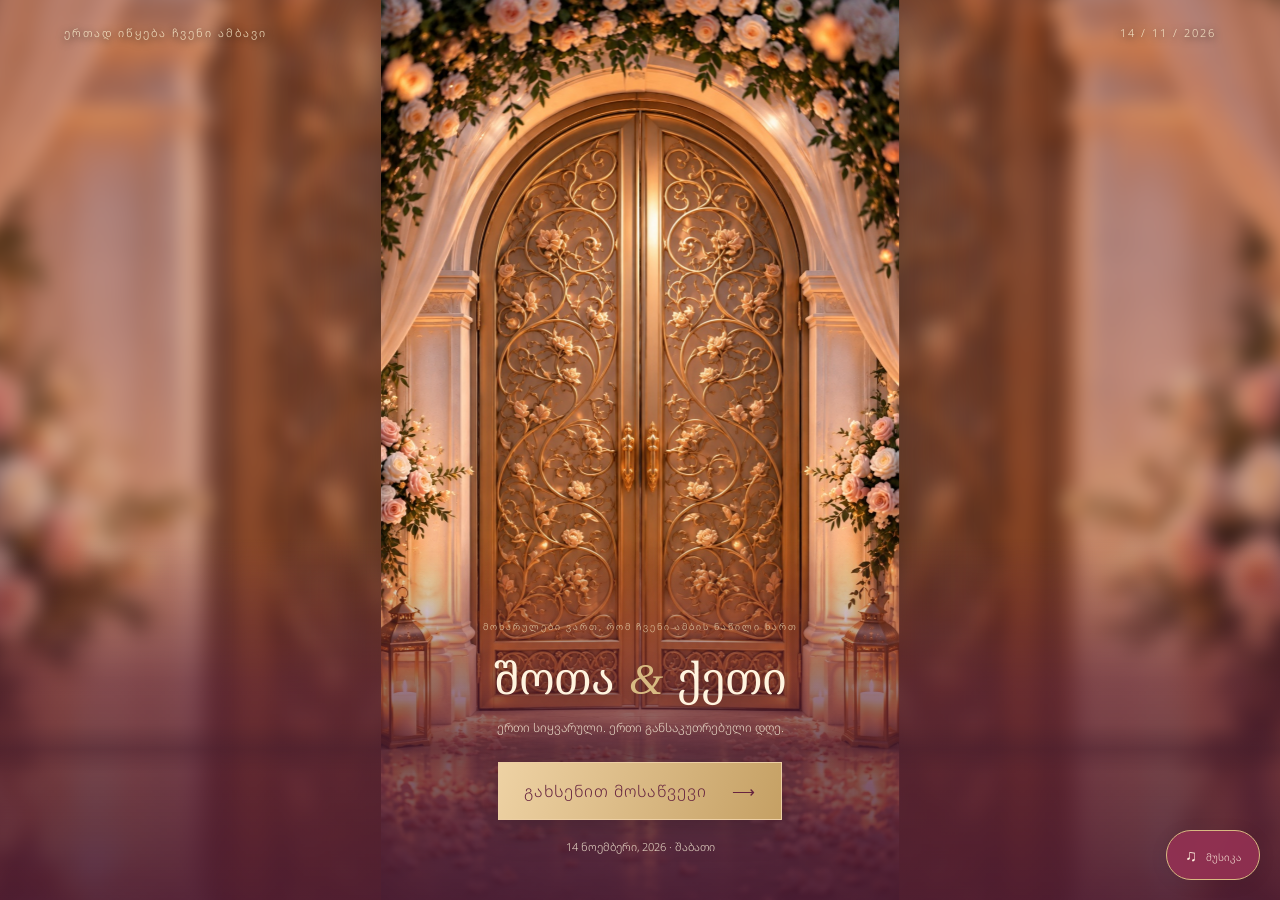
==== commit ca50ef93: "fix: header burgundy now wins; clip the logo into a clean circle The header's burgundy rule lost to " ====
--- a/index.html
+++ b/index.html
@@ -1,4 +1,4 @@
-<!doctype html><html lang="ka"><head><meta charset="UTF-8"><meta name="viewport" content="width=device-width,initial-scale=1"><meta name="theme-color" content="#f5f0e6"><meta name="description" content="შოთასა და ქეთის საქორწილო მოსაწვევი — 14 ნოემბერი, 2026"><title>შოთა & ქეთი · 14 ნოემბერი 2026</title><link rel="preconnect" href="https://fonts.googleapis.com"><link rel="preconnect" href="https://fonts.gstatic.com" crossorigin><link href="https://fonts.googleapis.com/css2?family=Noto+Serif+Georgian:wght@300;400;500&family=Noto+Sans+Georgian:wght@300;400&display=swap" rel="stylesheet"><link rel="stylesheet" href="style.css"><style>
+<!doctype html><html lang="ka"><head><meta charset="UTF-8"><meta name="viewport" content="width=device-width,initial-scale=1"><meta name="theme-color" content="#f5f0e6"><meta name="description" content="შოთასა და ქეთის საქორწილო მოსაწვევი — 14 ნოემბერი, 2026"><title>შოთა & ქეთი · 14 ნოემბერი 2026</title><link rel="preconnect" href="https://fonts.googleapis.com"><link rel="preconnect" href="https://fonts.gstatic.com" crossorigin><link href="https://fonts.googleapis.com/css2?family=Noto+Serif+Georgian:wght@300;400;500&family=Noto+Sans+Georgian:wght@300;400&display=swap" rel="stylesheet"><link rel="stylesheet" href="style.css?v=4"><style>
 #preloader{position:fixed;inset:0;z-index:9999;display:flex;align-items:center;justify-content:center;background:radial-gradient(ellipse at 50% 32%,#fff8f3,#f0dce1);font-family:'Noto Serif Georgian',Georgia,serif;color:#902b50;transition:opacity .7s ease}
 #preloader.pl-done{opacity:0;pointer-events:none}
 #preloader .pl-inner{text-align:center;padding:22px}
--- a/style.css
+++ b/style.css
@@ -32,6 +32,13 @@
 .credit strong{color:#ecc995;font-weight:400;letter-spacing:.5px}
 .credit:hover{opacity:1;color:#f3e3c6}
 .credit:hover strong{color:#f6d9a6}
+/* ---- Header in the footer's deep burgundy ---- */
+body main>header{background:linear-gradient(145deg,#5f1e39,#3f1225)!important;border-bottom:1px solid #6e2340!important;box-shadow:0 6px 22px #2a0c1942!important;backdrop-filter:none}
+body main>header nav a{color:#f3dce1!important;text-shadow:none;font-weight:400}
+body main>header nav a:hover{color:#f8cada!important}
+body main>header .brand{width:46px;height:46px;background:#fff7ef;border:1px solid #e3c49a;border-radius:50%;padding:0;overflow:hidden;box-shadow:0 4px 12px #35102036}
+body main>header .brand img{mix-blend-mode:normal;width:100%;height:100%;object-fit:cover}
+@media(max-width:650px){main>header .brand{width:42px;height:42px}}
 /* Rose watercolor palette — color-only overrides */
 :root{--ivory:#fff8f3;--gold:#c7a46b;--burgundy:#902b50;--ink:#694651}body{background:radial-gradient(ellipse at 3% 16%,#dcb3bf80,transparent 48%),radial-gradient(ellipse at 97% 55%,#ad526d44,transparent 50%),#fff6f2;color:#694651}main>header{background:linear-gradient(110deg,#f3dce3ed,#d6a5b4e8 60%,#ecd0d9ed);border-bottom-color:#ba8d6699;box-shadow:0 5px 20px #79213c18,inset 0 1px 0 #fff4ecaa}main>header nav a{color:#7b2948;text-shadow:0 1px 0 #fff4ed66}main>header nav a:hover{color:#a34162}.hero:before{background:radial-gradient(ellipse at 8% 22%,#c98b9f77,transparent 47%),radial-gradient(ellipse at 95% 85%,#aa405c55,transparent 51%)}.hero-copy{background:linear-gradient(140deg,#fff8f37a,#f4dce51a)}.hero-copy h2,.hero-copy .date{color:#912d51}.hero-copy p{color:#906774}.hero-art:after{border-color:#c5a27199}.eyebrow{color:#a66a7e}.text-link{border-color:#bd985f;color:#8c3654}.count-section{background:radial-gradient(ellipse at 8% 10%,#fff4eda6,transparent 55%),radial-gradient(ellipse at 94% 84%,#8c284e88,transparent 62%),linear-gradient(135deg,#ebc9d2,#cd8ea2 55%,#a34a6a)}.calendar-kicker,.countdown-title{color:#74233f}.month-title{color:#872344}.month-card{background:linear-gradient(135deg,#fff9f3df,#fff2ecb3);border-color:#e3c494;box-shadow:0 18px 65px #6e193a22,inset 0 0 0 1px #d7af7533}.weekdays{color:#ac627c;border-bottom-color:#dbc4a3}.month-day{color:#966778}.wedding-day>span{background:#9c3157;color:#fff4e7}.wedding-day svg{stroke:#9c3157}.countdown>div{background:linear-gradient(160deg,#fff9f1ed,#f9e8e3bc);border-color:#dcc091}.countdown strong{color:#942a50}.countdown span{color:#9e7380}.count-section .small{color:#713748}.schedule{background:radial-gradient(ellipse at 0% 25%,#d98aa060,transparent 58%),radial-gradient(ellipse at 100% 80%,#bf76855e,transparent 50%),linear-gradient(145deg,#8d254b,#aa3d62 60%,#862340);color:#fff0e7}.schedule>h2{color:#fff1df}.schedule>.eyebrow{color:#e8c58e}.schedule .location-hint{color:#f1d5dc}.schedule .calendar{color:#fff2df;border-color:#dcb47b99;background:#fff0e513}.events article{border-color:#dbb78099;box-shadow:0 20px 45px #47112644}.events article:last-child{border-color:#dbb78099}.events article::after{background:linear-gradient(180deg,#55203320,#561e3550 32%,#5c1c3abf 73%,#4a182ee8 100%)}.events .map-button{background:linear-gradient(115deg,#fff2d9e8,#daba83ed);color:#752d45;border-color:#dfbd87}.events .map-button small{color:#8e6866}.events .map-button svg,.events .map-arrow{color:#9b7044;stroke:#9b7044}.events .map-button:hover{background:#ffefda}.gallery{background:radial-gradient(ellipse at 97% 0,#b7668166,transparent 55%),radial-gradient(ellipse at 0% 85%,#dba6b780,transparent 53%),linear-gradient(180deg,#fff5ef,#f3dce1)}.gallery h2{color:#923152}.photos button{background:#fff5ee6e;border-color:#edcfa9;box-shadow:0 13px 35px #7f325126}footer{background:radial-gradient(ellipse at 50% 0,#cf829955,transparent 60%),linear-gradient(145deg,#9c3157,#64203e);color:#f5dce1}footer h2{color:#fff4e9}footer em{color:#ddbc84}footer>p:first-child,footer>p{color:#eccbd5}footer button{color:#f2d7df;border-color:#dfb87d}.music,.music[aria-pressed=true]{background:#943153e8;color:#fff0df;border-color:#d8b982}.intro:before{background:linear-gradient(#7e29452b,#5c203c55),url('palace-gate.jpg') center/cover}.intro-copy{background:linear-gradient(transparent,#5720389c 40%,#4a1a32e0)}.intro-copy .primary{background:linear-gradient(110deg,#eed2a4,#c5a064);color:#66243f;border-color:#edcfa4}.vine-stem{stroke:#bb965d}.vine-tendril{stroke:#b49a68}#grape-leaf>path:first-child{fill:#ba8c8e;stroke:#af885e}.leaf-veins{stroke:#ac875c}.small{color:#a17e87}
 
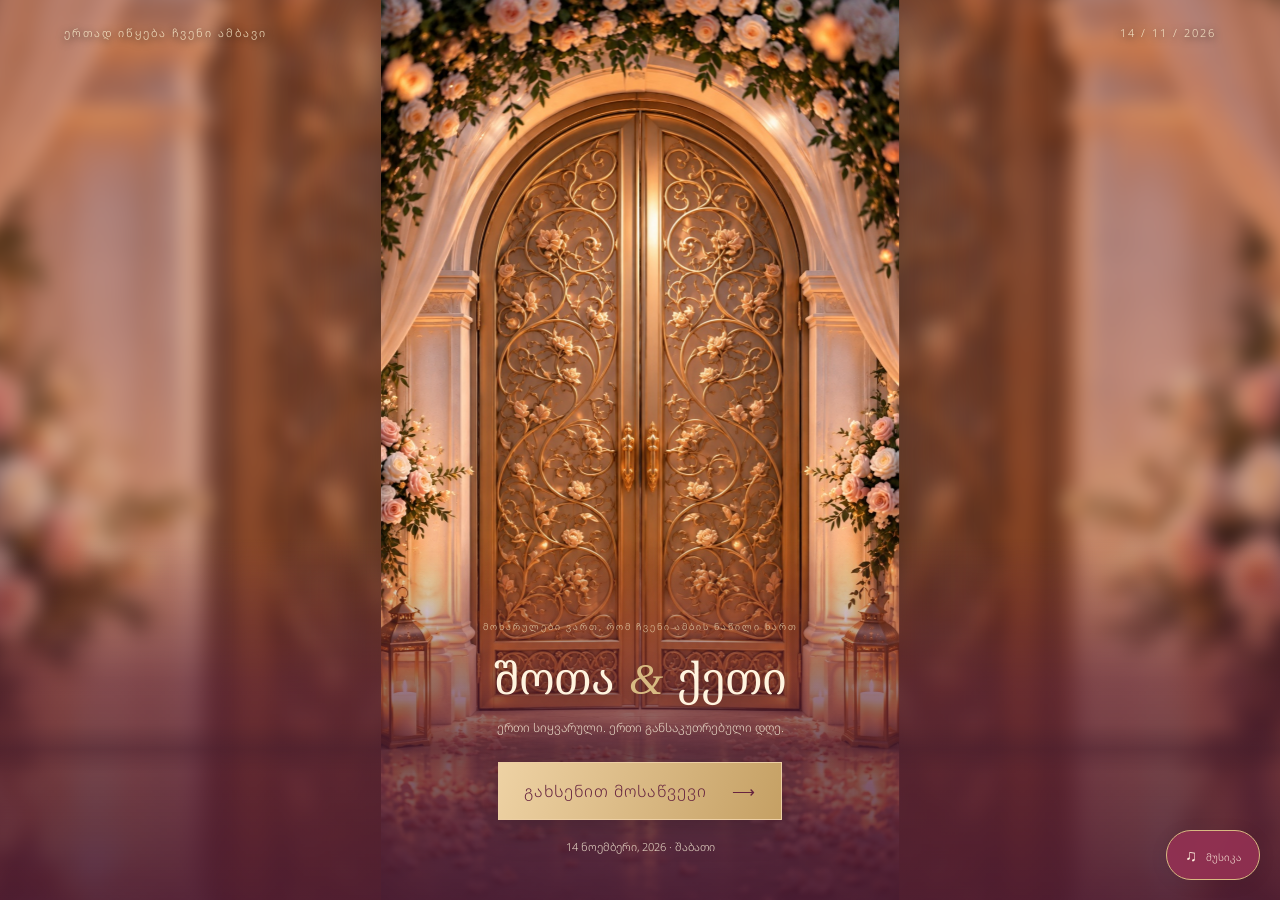
==== commit fba200a7: "feat: auto scroll-down hint on the invitation When the gate hands off to the invitation, a "scroll d" ====
--- a/index.html
+++ b/index.html
@@ -1,4 +1,4 @@
-<!doctype html><html lang="ka"><head><meta charset="UTF-8"><meta name="viewport" content="width=device-width,initial-scale=1"><meta name="theme-color" content="#f5f0e6"><meta name="description" content="შოთასა და ქეთის საქორწილო მოსაწვევი — 14 ნოემბერი, 2026"><title>შოთა & ქეთი · 14 ნოემბერი 2026</title><link rel="preconnect" href="https://fonts.googleapis.com"><link rel="preconnect" href="https://fonts.gstatic.com" crossorigin><link href="https://fonts.googleapis.com/css2?family=Noto+Serif+Georgian:wght@300;400;500&family=Noto+Sans+Georgian:wght@300;400&display=swap" rel="stylesheet"><link rel="stylesheet" href="style.css?v=4"><style>
+<!doctype html><html lang="ka"><head><meta charset="UTF-8"><meta name="viewport" content="width=device-width,initial-scale=1"><meta name="theme-color" content="#f5f0e6"><meta name="description" content="შოთასა და ქეთის საქორწილო მოსაწვევი — 14 ნოემბერი, 2026"><title>შოთა & ქეთი · 14 ნოემბერი 2026</title><link rel="preconnect" href="https://fonts.googleapis.com"><link rel="preconnect" href="https://fonts.gstatic.com" crossorigin><link href="https://fonts.googleapis.com/css2?family=Noto+Serif+Georgian:wght@300;400;500&family=Noto+Sans+Georgian:wght@300;400&display=swap" rel="stylesheet"><link rel="stylesheet" href="style.css?v=5"><style>
 #preloader{position:fixed;inset:0;z-index:9999;display:flex;align-items:center;justify-content:center;background:radial-gradient(ellipse at 50% 32%,#fff8f3,#f0dce1);font-family:'Noto Serif Georgian',Georgia,serif;color:#902b50;transition:opacity .7s ease}
 #preloader.pl-done{opacity:0;pointer-events:none}
 #preloader .pl-inner{text-align:center;padding:22px}
@@ -13,4 +13,4 @@
 @media(prefers-reduced-motion:reduce){#preloader .pl-prog{transition:none}}
 </style></head><body class="locked"><div id="preloader" role="progressbar" aria-valuemin="0" aria-valuemax="100" aria-valuenow="0" aria-label="საიტის ჩატვირთვა"><div class="pl-inner"><p class="pl-names">შოთა <em>&</em> ქეთი</p><div class="pl-ring"><svg viewBox="0 0 118 118"><circle class="pl-track" cx="59" cy="59" r="54"/><circle class="pl-prog" cx="59" cy="59" r="54"/></svg><span class="pl-pct" aria-live="polite">0%</span></div><p class="pl-label">მოსაწვევი იტვირთება…</p></div></div>
 <div id="intro" class="intro"><div class="intro-top"><span>ერთად იწყება ჩვენი ამბავი</span><span>14 / 11 / 2026</span></div><div class="scene photographic" id="scene"><div class="ceremony" id="ceremony"><video id="entrance-video" muted playsinline preload="auto" poster="open-aisle.jpg" aria-label="კარიბჭის მიღმა ნეფე-პატარძლის სიარული"><source src="wedding-video.mp4" type="video/mp4"></video></div><div class="gate-frame"><div class="photo-surround"></div><div class="gate left" id="leftGate"></div><div class="gate right" id="rightGate"></div></div></div><div class="intro-copy"><p class="eyebrow">მოხარულები ვართ, რომ ჩვენი ამბის ნაწილი ხართ</p><h1>შოთა <em>&</em> ქეთი</h1><p>ერთი სიყვარული. ერთი განსაკუთრებული დღე.</p><button id="open" class="primary">გახსენით მოსაწვევი <span>⟶</span></button><p class="small">14 ნოემბერი, 2026 · შაბათი</p></div><button id="skip" class="skip" hidden>მოსაწვევზე გადასვლა ⟶</button><div id="scene-caption" class="scene-caption" aria-live="polite"></div></div>
-<main id="main" hidden><svg class="vine-defs" xmlns="http://www.w3.org/2000/svg" aria-hidden="true"><defs><g id="grape-leaf"><path d="M0 0C-9-12-30-10-28-23L-39-28L-27-34L-35-45L-20-44L-19-59L-6-49L0-68L7-49L22-59L21-42L37-45L29-31L42-25L27-18C26-5 8-10 0 0Z"/><path class="leaf-veins" d="M0 0V-59M0-15L-25-34M0-26L-15-46M0-15L27-29M0-29L16-47"/></g><symbol id="vine-spray" viewBox="0 0 190 650"><path class="vine-stem" d="M20 650C8 562 104 550 68 455S32 324 96 258S127 124 101 0"/><path class="vine-tendril" d="M68 458C143 464 159 404 121 402C93 403 106 439 127 421M72 303C8 300 9 249 37 253C59 259 43 286 30 273M118 132C178 141 179 91 153 96C136 100 145 122 159 113"/><g class="vine-leaves"><use href="#grape-leaf" transform="translate(64 555) rotate(-58) scale(1.05)"/><use href="#grape-leaf" transform="translate(60 484) rotate(44) scale(.9)"/><use href="#grape-leaf" transform="translate(49 389) rotate(-55) scale(1.1)"/><use href="#grape-leaf" transform="translate(74 308) rotate(48) scale(.95)"/><use href="#grape-leaf" transform="translate(113 224) rotate(-45) scale(.85)"/><use href="#grape-leaf" transform="translate(123 147) rotate(56) scale(.8)"/><use href="#grape-leaf" transform="translate(113 65) rotate(-38) scale(.65)"/></g></symbol></defs></svg><div class="vine-border vine-border-left" aria-hidden="true"><svg viewBox="0 0 190 650"><use href="#vine-spray"/></svg></div><div class="vine-border vine-border-right" aria-hidden="true"><svg viewBox="0 0 190 650"><use href="#vine-spray"/></svg></div><header><a href="#home" class="brand" aria-label="შოთა და ქეთი — მთავარი"><img src="monogram.jpg" alt="შოთასა და ქეთის ოქროს მონოგრამა" width="60" height="60"></a><nav><a href="#schedule">განრიგი</a><a href="#gallery">გალერეა</a><a href="#rsvp">დადასტურება</a></nav></header><section class="hero" id="home"><div class="hero-art"><video id="hero-video" muted loop playsinline preload="none" poster="garden-ceremony.jpg" aria-label="საქორწილო ვიდეო — უწყვეტი გამეორება"><source src="wedding-video.mp4" type="video/mp4"></video><span>ჩვენი დღის შთაგონება</span></div><div class="hero-copy"><img class="hero-crest" src="monogram.jpg" alt="შ & ქ მონოგრამა" width="78" height="78"><p class="eyebrow">ჩვენ ვქორწინდებით</p><h2>შოთა<br><em>&</em> ქეთი</h2><div class="hero-flourish" aria-hidden="true"><svg viewBox="0 0 240 44"><path class="vine-stem" d="M14 24Q68 8 120 22T226 20"/><use href="#grape-leaf" transform="translate(80 20) rotate(-26) scale(.32)"/><use href="#grape-leaf" transform="translate(120 24) rotate(150) scale(.3)"/><use href="#grape-leaf" transform="translate(160 19) rotate(-30) scale(.3)"/></svg></div><p class="date">14 ნოემბერი, 2026 · შაბათი</p><p class="hero-place">ოზურგეთი &amp; ბათუმი</p><p>სიხარულით გიწვევთ ჩვენი სიყვარულის<br>ყველაზე განსაკუთრებულ დღეს.</p><a class="text-link" href="#schedule">ჩვენი დღის განრიგი ↓</a></div></section><section class="count-section" id="wedding-calendar"><p class="eyebrow calendar-kicker">შეინახეთ თარიღი</p><h2 class="month-title">ნოემბერი <span>2026</span></h2><div class="calendar-rule"></div><div class="vine-divider" aria-hidden="true"><svg viewBox="0 0 300 75"><path class="vine-stem" d="M15 50Q75 16 150 43T285 30"/><use href="#grape-leaf" transform="translate(80 35) rotate(-30) scale(.42)"/><use href="#grape-leaf" transform="translate(125 39) rotate(140) scale(.37)"/><use href="#grape-leaf" transform="translate(180 48) rotate(28) scale(.42)"/><use href="#grape-leaf" transform="translate(230 44) rotate(140) scale(.34)"/></svg></div><div class="month-card" aria-label="2026 წლის ნოემბრის კალენდარი"><svg class="mc-leaf mc-leaf-tl" viewBox="0 0 70 70" aria-hidden="true"><use href="#grape-leaf" transform="translate(34 36) rotate(18) scale(.52)"/></svg><svg class="mc-leaf mc-leaf-br" viewBox="0 0 70 70" aria-hidden="true"><use href="#grape-leaf" transform="translate(36 34) rotate(198) scale(.52)"/></svg><div class="weekdays"><span>ორ</span><span>სა</span><span>ოთ</span><span>ხუ</span><span>პა</span><span>შა</span><span>კვ</span></div><div class="month-grid"><span class="empty" aria-hidden="true"></span><span class="empty" aria-hidden="true"></span><span class="empty" aria-hidden="true"></span><span class="empty" aria-hidden="true"></span><span class="empty" aria-hidden="true"></span><span class="empty" aria-hidden="true"></span><span class="month-day"><span>1</span></span><span class="month-day"><span>2</span></span><span class="month-day"><span>3</span></span><span class="month-day"><span>4</span></span><span class="month-day"><span>5</span></span><span class="month-day"><span>6</span></span><span class="month-day"><span>7</span></span><span class="month-day"><span>8</span></span><span class="month-day"><span>9</span></span><span class="month-day"><span>10</span></span><span class="month-day"><span>11</span></span><span class="month-day"><span>12</span></span><span class="month-day"><span>13</span></span><span class="month-day wedding-day" aria-label="14 ნოემბერი — ჩვენი ქორწილის დღე"><span>14</span><svg viewBox="0 0 100 94" aria-hidden="true"><path d="M50 85C36 72 7 54 7 29C7 3 38 0 50 22C62 0 93 3 93 29C93 54 64 72 50 85Z"/></svg><small class="wd-label">ჩვენი დღე</small></span><span class="month-day"><span>15</span></span><span class="month-day"><span>16</span></span><span class="month-day"><span>17</span></span><span class="month-day"><span>18</span></span><span class="month-day"><span>19</span></span><span class="month-day"><span>20</span></span><span class="month-day"><span>21</span></span><span class="month-day"><span>22</span></span><span class="month-day"><span>23</span></span><span class="month-day"><span>24</span></span><span class="month-day"><span>25</span></span><span class="month-day"><span>26</span></span><span class="month-day"><span>27</span></span><span class="month-day"><span>28</span></span><span class="month-day"><span>29</span></span><span class="month-day"><span>30</span></span></div></div><p class="eyebrow countdown-title">ჩვენს დიდ დღემდე დარჩა</p><div id="countdown" class="countdown" role="timer" aria-label="ქორწილამდე დარჩენილი დრო"></div><p class="small" id="count-label">14 ნოემბერი · 13:00 · საქართველოს დროით</p></section><section id="schedule" class="schedule"><p class="eyebrow">დღე, რომელსაც ერთად გავიხსენებთ</p><h2>ჩვენი დღის განრიგი</h2><p class="location-hint">დააჭირეთ „მაჩვენე გზა“ — მარშრუტი პირდაპირ გაიხსნება</p><div class="journey reveal" aria-label="ჩვენი დღის მოგზაურობის რუკა"><img class="journey-photo" src="journey-map.webp?v=2" alt="ჩვენი დღის მოგზაურობა — ოზურგეთიდან ბათუმამდე" loading="lazy" width="1280" height="1229"><p class="journey-note">ჩვენი დღის მოგზაურობა — ოზურგეთიდან ბათუმამდე</p></div><div class="events"><article><span class="event-no">I</span><time>13:00</time><h3>ჯვრისწერა</h3><p>ოზურგეთის ღვთისმშობლის მიძინების<br>საკათედრო ტაძარი</p><a class="map-button" target="_blank" rel="noopener noreferrer" aria-label="ჯვრისწერის ადგილის რუკის გახსნა Google Maps-ში" href="https://www.google.com/maps/dir/?api=1&amp;destination=W2F3%2B94F%2C%20Ozurgeti%2C%20Georgia&amp;travelmode=driving&amp;dir_action=navigate"><svg viewBox="0 0 24 24" fill="none" aria-hidden="true"><path d="M20 10c0 6-8 12-8 12S4 16 4 10a8 8 0 1 1 16 0Z"/><circle cx="12" cy="10" r="2.5"/></svg><span>მაჩვენე გზა<small>Google Maps</small></span><span class="map-arrow">↗</span></a></article><article><span class="event-no">II</span><time>14:00</time><h3>ხელმოწერა</h3><p>ოზურგეთის იუსტიციის სახლი<br>იოანე პეტრიწის ქუჩა</p><a class="map-button" target="_blank" rel="noopener noreferrer" aria-label="იუსტიციის სახლის რუკის გახსნა Google Maps-ში" href="https://www.google.com/maps/dir/?api=1&amp;destination=W2F3%2B5X9%2C%20Ozurgeti%2C%20Georgia&amp;travelmode=driving&amp;dir_action=navigate"><svg viewBox="0 0 24 24" fill="none" aria-hidden="true"><path d="M20 10c0 6-8 12-8 12S4 16 4 10a8 8 0 1 1 16 0Z"/><circle cx="12" cy="10" r="2.5"/></svg><span>მაჩვენე გზა<small>Google Maps</small></span><span class="map-arrow">↗</span></a></article><article><span class="event-no">III</span><time>18:00</time><h3>საზეიმო ვახშამი</h3><p>ბათუმი<br>რესტორანი კრისტალ ჰოლი</p><a class="map-button" target="_blank" rel="noopener noreferrer" aria-label="საზეიმო ვახშმის ადგილის რუკის გახსნა Google Maps-ში" href="https://www.google.com/maps/dir/?api=1&amp;destination=41.6498757%2C41.7037522&amp;travelmode=driving&amp;dir_action=navigate"><svg viewBox="0 0 24 24" fill="none" aria-hidden="true"><path d="M20 10c0 6-8 12-8 12S4 16 4 10a8 8 0 1 1 16 0Z"/><circle cx="12" cy="10" r="2.5"/></svg><span>მაჩვენე გზა<small>Google Maps</small></span><span class="map-arrow">↗</span></a></article></div><a class="calendar" href="wedding.ics" download>＋ კალენდარში დამატება</a></section><section class="gallery" id="gallery"><div><p class="eyebrow">ჩვენი დღის განწყობა</p><h2>სიყვარულის ფერებში</h2><p>ყვავილები, თბილი სინათლე და თქვენ — ჩვენ გვერდით.</p></div><div class="photos"><button data-photo="table.jpg" aria-label="ყვავილების ფოტოს გადიდება"><img loading="lazy" src="table.jpg" alt="ოქროს დეტალები, თეთრი ყვავილები და სანთლები"></button><button data-photo="garden-ceremony.jpg" aria-label="ცერემონიის ფოტოს გადიდება"><img loading="lazy" src="garden-ceremony.jpg" alt="ბაღის ცერემონიის საცნობარო ფოტო"></button><button data-photo="church.jpg" aria-label="ტაძრის ფოტოს გადიდება"><img loading="lazy" src="church.jpg" alt="მოწოდებული ტაძრის საცნობარო ფოტო"></button></div><p class="small">საცნობარო გალერეა · წყვილის პირადი ფოტოები დაემატება მოგვიანებით</p></section><section id="rsvp" class="rsvp"><p class="eyebrow">გთხოვთ, დაგვიდასტუროთ</p><h2>დაადასტურეთ დასწრება</h2><p class="rsvp-sub">თქვენი პასუხი დაგვეხმარება დღის მოწყობაში</p><form id="rsvp-form" class="rsvp-form" novalidate><label class="rsvp-field"><span>სახელი და გვარი</span><input type="text" id="rsvp-name" required autocomplete="name" placeholder="თქვენი სახელი და გვარი"></label><div class="rsvp-field"><span>მობრძანდებით?</span><div class="rsvp-choice" role="group" aria-label="მობრძანდებით?"><button type="button" class="rsvp-opt" data-attend="სიამოვნებით მოვალ" aria-pressed="false">სიამოვნებით მოვალ</button><button type="button" class="rsvp-opt" data-attend="სამწუხაროდ, ვერ მოვალ" aria-pressed="false">სამწუხაროდ, ვერ მოვალ</button></div></div><label class="rsvp-field rsvp-persons" hidden><span>რამდენი პერსონა მობრძანდებით?</span><select id="rsvp-persons"><option value="1">1</option><option value="2">2</option><option value="3">3</option><option value="4">4</option><option value="5">5</option><option value="6">6</option><option value="7">7</option><option value="8">8</option><option value="9">9</option><option value="10">10</option><option value="11">11</option></select></label><button type="submit" class="rsvp-submit">გაგზავნა <span>→</span></button><p class="rsvp-msg" aria-live="polite"></p></form><div class="rsvp-done" hidden><div class="rsvp-done-mark" aria-hidden="true">♥</div><h3></h3><p></p></div></section><footer><img class="footer-logo" src="monogram.jpg" alt="შოთასა და ქეთის ოქროს მონოგრამა" width="110" height="110"><p>გელოდებით სიყვარულით</p><h2>შოთა <em>&</em> ქეთი</h2><p>14 · 11 · 2026</p><a class="credit" href="https://visionx.ge/" target="_blank" rel="noopener noreferrer">Created by <strong>visionx</strong></a></footer></main><audio id="wedding-audio" src="wedding-music.m4a" preload="metadata" loop></audio><button id="music" class="music" aria-pressed="false" aria-label="ფონური მუსიკის ჩართვა">♫ <span>მუსიკა</span></button><dialog id="lightbox"><button id="close-photo" aria-label="ფოტოს დახურვა">×</button><img id="large-photo" alt="გალერეის გადიდებული სურათი"></dialog><script src="app.js"></script></body></html>
+<main id="main" hidden><svg class="vine-defs" xmlns="http://www.w3.org/2000/svg" aria-hidden="true"><defs><g id="grape-leaf"><path d="M0 0C-9-12-30-10-28-23L-39-28L-27-34L-35-45L-20-44L-19-59L-6-49L0-68L7-49L22-59L21-42L37-45L29-31L42-25L27-18C26-5 8-10 0 0Z"/><path class="leaf-veins" d="M0 0V-59M0-15L-25-34M0-26L-15-46M0-15L27-29M0-29L16-47"/></g><symbol id="vine-spray" viewBox="0 0 190 650"><path class="vine-stem" d="M20 650C8 562 104 550 68 455S32 324 96 258S127 124 101 0"/><path class="vine-tendril" d="M68 458C143 464 159 404 121 402C93 403 106 439 127 421M72 303C8 300 9 249 37 253C59 259 43 286 30 273M118 132C178 141 179 91 153 96C136 100 145 122 159 113"/><g class="vine-leaves"><use href="#grape-leaf" transform="translate(64 555) rotate(-58) scale(1.05)"/><use href="#grape-leaf" transform="translate(60 484) rotate(44) scale(.9)"/><use href="#grape-leaf" transform="translate(49 389) rotate(-55) scale(1.1)"/><use href="#grape-leaf" transform="translate(74 308) rotate(48) scale(.95)"/><use href="#grape-leaf" transform="translate(113 224) rotate(-45) scale(.85)"/><use href="#grape-leaf" transform="translate(123 147) rotate(56) scale(.8)"/><use href="#grape-leaf" transform="translate(113 65) rotate(-38) scale(.65)"/></g></symbol></defs></svg><div class="vine-border vine-border-left" aria-hidden="true"><svg viewBox="0 0 190 650"><use href="#vine-spray"/></svg></div><div class="vine-border vine-border-right" aria-hidden="true"><svg viewBox="0 0 190 650"><use href="#vine-spray"/></svg></div><header><a href="#home" class="brand" aria-label="შოთა და ქეთი — მთავარი"><img src="monogram.jpg" alt="შოთასა და ქეთის ოქროს მონოგრამა" width="60" height="60"></a><nav><a href="#schedule">განრიგი</a><a href="#gallery">გალერეა</a><a href="#rsvp">დადასტურება</a></nav></header><section class="hero" id="home"><div class="hero-art"><video id="hero-video" muted loop playsinline preload="none" poster="garden-ceremony.jpg" aria-label="საქორწილო ვიდეო — უწყვეტი გამეორება"><source src="wedding-video.mp4" type="video/mp4"></video><span>ჩვენი დღის შთაგონება</span></div><div class="hero-copy"><img class="hero-crest" src="monogram.jpg" alt="შ & ქ მონოგრამა" width="78" height="78"><p class="eyebrow">ჩვენ ვქორწინდებით</p><h2>შოთა<br><em>&</em> ქეთი</h2><div class="hero-flourish" aria-hidden="true"><svg viewBox="0 0 240 44"><path class="vine-stem" d="M14 24Q68 8 120 22T226 20"/><use href="#grape-leaf" transform="translate(80 20) rotate(-26) scale(.32)"/><use href="#grape-leaf" transform="translate(120 24) rotate(150) scale(.3)"/><use href="#grape-leaf" transform="translate(160 19) rotate(-30) scale(.3)"/></svg></div><p class="date">14 ნოემბერი, 2026 · შაბათი</p><p class="hero-place">ოზურგეთი &amp; ბათუმი</p><p>სიხარულით გიწვევთ ჩვენი სიყვარულის<br>ყველაზე განსაკუთრებულ დღეს.</p><a class="text-link" href="#schedule">ჩვენი დღის განრიგი ↓</a></div></section><section class="count-section" id="wedding-calendar"><p class="eyebrow calendar-kicker">შეინახეთ თარიღი</p><h2 class="month-title">ნოემბერი <span>2026</span></h2><div class="calendar-rule"></div><div class="vine-divider" aria-hidden="true"><svg viewBox="0 0 300 75"><path class="vine-stem" d="M15 50Q75 16 150 43T285 30"/><use href="#grape-leaf" transform="translate(80 35) rotate(-30) scale(.42)"/><use href="#grape-leaf" transform="translate(125 39) rotate(140) scale(.37)"/><use href="#grape-leaf" transform="translate(180 48) rotate(28) scale(.42)"/><use href="#grape-leaf" transform="translate(230 44) rotate(140) scale(.34)"/></svg></div><div class="month-card" aria-label="2026 წლის ნოემბრის კალენდარი"><svg class="mc-leaf mc-leaf-tl" viewBox="0 0 70 70" aria-hidden="true"><use href="#grape-leaf" transform="translate(34 36) rotate(18) scale(.52)"/></svg><svg class="mc-leaf mc-leaf-br" viewBox="0 0 70 70" aria-hidden="true"><use href="#grape-leaf" transform="translate(36 34) rotate(198) scale(.52)"/></svg><div class="weekdays"><span>ორ</span><span>სა</span><span>ოთ</span><span>ხუ</span><span>პა</span><span>შა</span><span>კვ</span></div><div class="month-grid"><span class="empty" aria-hidden="true"></span><span class="empty" aria-hidden="true"></span><span class="empty" aria-hidden="true"></span><span class="empty" aria-hidden="true"></span><span class="empty" aria-hidden="true"></span><span class="empty" aria-hidden="true"></span><span class="month-day"><span>1</span></span><span class="month-day"><span>2</span></span><span class="month-day"><span>3</span></span><span class="month-day"><span>4</span></span><span class="month-day"><span>5</span></span><span class="month-day"><span>6</span></span><span class="month-day"><span>7</span></span><span class="month-day"><span>8</span></span><span class="month-day"><span>9</span></span><span class="month-day"><span>10</span></span><span class="month-day"><span>11</span></span><span class="month-day"><span>12</span></span><span class="month-day"><span>13</span></span><span class="month-day wedding-day" aria-label="14 ნოემბერი — ჩვენი ქორწილის დღე"><span>14</span><svg viewBox="0 0 100 94" aria-hidden="true"><path d="M50 85C36 72 7 54 7 29C7 3 38 0 50 22C62 0 93 3 93 29C93 54 64 72 50 85Z"/></svg><small class="wd-label">ჩვენი დღე</small></span><span class="month-day"><span>15</span></span><span class="month-day"><span>16</span></span><span class="month-day"><span>17</span></span><span class="month-day"><span>18</span></span><span class="month-day"><span>19</span></span><span class="month-day"><span>20</span></span><span class="month-day"><span>21</span></span><span class="month-day"><span>22</span></span><span class="month-day"><span>23</span></span><span class="month-day"><span>24</span></span><span class="month-day"><span>25</span></span><span class="month-day"><span>26</span></span><span class="month-day"><span>27</span></span><span class="month-day"><span>28</span></span><span class="month-day"><span>29</span></span><span class="month-day"><span>30</span></span></div></div><p class="eyebrow countdown-title">ჩვენს დიდ დღემდე დარჩა</p><div id="countdown" class="countdown" role="timer" aria-label="ქორწილამდე დარჩენილი დრო"></div><p class="small" id="count-label">14 ნოემბერი · 13:00 · საქართველოს დროით</p></section><section id="schedule" class="schedule"><p class="eyebrow">დღე, რომელსაც ერთად გავიხსენებთ</p><h2>ჩვენი დღის განრიგი</h2><p class="location-hint">დააჭირეთ „მაჩვენე გზა“ — მარშრუტი პირდაპირ გაიხსნება</p><div class="journey reveal" aria-label="ჩვენი დღის მოგზაურობის რუკა"><img class="journey-photo" src="journey-map.webp?v=2" alt="ჩვენი დღის მოგზაურობა — ოზურგეთიდან ბათუმამდე" loading="lazy" width="1280" height="1229"><p class="journey-note">ჩვენი დღის მოგზაურობა — ოზურგეთიდან ბათუმამდე</p></div><div class="events"><article><span class="event-no">I</span><time>13:00</time><h3>ჯვრისწერა</h3><p>ოზურგეთის ღვთისმშობლის მიძინების<br>საკათედრო ტაძარი</p><a class="map-button" target="_blank" rel="noopener noreferrer" aria-label="ჯვრისწერის ადგილის რუკის გახსნა Google Maps-ში" href="https://www.google.com/maps/dir/?api=1&amp;destination=W2F3%2B94F%2C%20Ozurgeti%2C%20Georgia&amp;travelmode=driving&amp;dir_action=navigate"><svg viewBox="0 0 24 24" fill="none" aria-hidden="true"><path d="M20 10c0 6-8 12-8 12S4 16 4 10a8 8 0 1 1 16 0Z"/><circle cx="12" cy="10" r="2.5"/></svg><span>მაჩვენე გზა<small>Google Maps</small></span><span class="map-arrow">↗</span></a></article><article><span class="event-no">II</span><time>14:00</time><h3>ხელმოწერა</h3><p>ოზურგეთის იუსტიციის სახლი<br>იოანე პეტრიწის ქუჩა</p><a class="map-button" target="_blank" rel="noopener noreferrer" aria-label="იუსტიციის სახლის რუკის გახსნა Google Maps-ში" href="https://www.google.com/maps/dir/?api=1&amp;destination=W2F3%2B5X9%2C%20Ozurgeti%2C%20Georgia&amp;travelmode=driving&amp;dir_action=navigate"><svg viewBox="0 0 24 24" fill="none" aria-hidden="true"><path d="M20 10c0 6-8 12-8 12S4 16 4 10a8 8 0 1 1 16 0Z"/><circle cx="12" cy="10" r="2.5"/></svg><span>მაჩვენე გზა<small>Google Maps</small></span><span class="map-arrow">↗</span></a></article><article><span class="event-no">III</span><time>18:00</time><h3>საზეიმო ვახშამი</h3><p>ბათუმი<br>რესტორანი კრისტალ ჰოლი</p><a class="map-button" target="_blank" rel="noopener noreferrer" aria-label="საზეიმო ვახშმის ადგილის რუკის გახსნა Google Maps-ში" href="https://www.google.com/maps/dir/?api=1&amp;destination=41.6498757%2C41.7037522&amp;travelmode=driving&amp;dir_action=navigate"><svg viewBox="0 0 24 24" fill="none" aria-hidden="true"><path d="M20 10c0 6-8 12-8 12S4 16 4 10a8 8 0 1 1 16 0Z"/><circle cx="12" cy="10" r="2.5"/></svg><span>მაჩვენე გზა<small>Google Maps</small></span><span class="map-arrow">↗</span></a></article></div><a class="calendar" href="wedding.ics" download>＋ კალენდარში დამატება</a></section><section class="gallery" id="gallery"><div><p class="eyebrow">ჩვენი დღის განწყობა</p><h2>სიყვარულის ფერებში</h2><p>ყვავილები, თბილი სინათლე და თქვენ — ჩვენ გვერდით.</p></div><div class="photos"><button data-photo="table.jpg" aria-label="ყვავილების ფოტოს გადიდება"><img loading="lazy" src="table.jpg" alt="ოქროს დეტალები, თეთრი ყვავილები და სანთლები"></button><button data-photo="garden-ceremony.jpg" aria-label="ცერემონიის ფოტოს გადიდება"><img loading="lazy" src="garden-ceremony.jpg" alt="ბაღის ცერემონიის საცნობარო ფოტო"></button><button data-photo="church.jpg" aria-label="ტაძრის ფოტოს გადიდება"><img loading="lazy" src="church.jpg" alt="მოწოდებული ტაძრის საცნობარო ფოტო"></button></div><p class="small">საცნობარო გალერეა · წყვილის პირადი ფოტოები დაემატება მოგვიანებით</p></section><section id="rsvp" class="rsvp"><p class="eyebrow">გთხოვთ, დაგვიდასტუროთ</p><h2>დაადასტურეთ დასწრება</h2><p class="rsvp-sub">თქვენი პასუხი დაგვეხმარება დღის მოწყობაში</p><form id="rsvp-form" class="rsvp-form" novalidate><label class="rsvp-field"><span>სახელი და გვარი</span><input type="text" id="rsvp-name" required autocomplete="name" placeholder="თქვენი სახელი და გვარი"></label><div class="rsvp-field"><span>მობრძანდებით?</span><div class="rsvp-choice" role="group" aria-label="მობრძანდებით?"><button type="button" class="rsvp-opt" data-attend="სიამოვნებით მოვალ" aria-pressed="false">სიამოვნებით მოვალ</button><button type="button" class="rsvp-opt" data-attend="სამწუხაროდ, ვერ მოვალ" aria-pressed="false">სამწუხაროდ, ვერ მოვალ</button></div></div><label class="rsvp-field rsvp-persons" hidden><span>რამდენი პერსონა მობრძანდებით?</span><select id="rsvp-persons"><option value="1">1</option><option value="2">2</option><option value="3">3</option><option value="4">4</option><option value="5">5</option><option value="6">6</option><option value="7">7</option><option value="8">8</option><option value="9">9</option><option value="10">10</option><option value="11">11</option></select></label><button type="submit" class="rsvp-submit">გაგზავნა <span>→</span></button><p class="rsvp-msg" aria-live="polite"></p></form><div class="rsvp-done" hidden><div class="rsvp-done-mark" aria-hidden="true">♥</div><h3></h3><p></p></div></section><footer><img class="footer-logo" src="monogram.jpg" alt="შოთასა და ქეთის ოქროს მონოგრამა" width="110" height="110"><p>გელოდებით სიყვარულით</p><h2>შოთა <em>&</em> ქეთი</h2><p>14 · 11 · 2026</p><a class="credit" href="https://visionx.ge/" target="_blank" rel="noopener noreferrer">Created by <strong>visionx</strong></a></footer></main><audio id="wedding-audio" src="wedding-music.m4a" preload="metadata" loop></audio><div id="scroll-hint" class="scroll-hint" aria-hidden="true"><span>ჩასქროლე</span><svg viewBox="0 0 24 24" fill="none"><path d="M6 9l6 6 6-6"/></svg></div><button id="music" class="music" aria-pressed="false" aria-label="ფონური მუსიკის ჩართვა">♫ <span>მუსიკა</span></button><dialog id="lightbox"><button id="close-photo" aria-label="ფოტოს დახურვა">×</button><img id="large-photo" alt="გალერეის გადიდებული სურათი"></dialog><script src="app.js?v=5"></script></body></html>
--- a/style.css
+++ b/style.css
@@ -39,6 +39,13 @@
 body main>header .brand{width:46px;height:46px;background:#fff7ef;border:1px solid #e3c49a;border-radius:50%;padding:0;overflow:hidden;box-shadow:0 4px 12px #35102036}
 body main>header .brand img{mix-blend-mode:normal;width:100%;height:100%;object-fit:cover}
 @media(max-width:650px){main>header .brand{width:42px;height:42px}}
+/* ---- Auto scroll-down hint on the invitation (fades once you scroll) ---- */
+.scroll-hint{position:fixed;left:50%;bottom:24px;transform:translateX(-50%);z-index:26;display:flex;flex-direction:column;align-items:center;gap:2px;color:#9c3157;font-family:'Noto Sans Georgian',sans-serif;font-size:11px;letter-spacing:2px;pointer-events:none;opacity:0;visibility:hidden;transition:opacity .6s ease,visibility .6s}
+.scroll-hint.show{opacity:.9;visibility:visible}
+.scroll-hint svg{width:22px;height:22px;stroke:currentColor;stroke-width:2;stroke-linecap:round;stroke-linejoin:round;fill:none;animation:hint-bounce 1.7s ease-in-out infinite}
+@keyframes hint-bounce{0%,100%{transform:translateY(0)}50%{transform:translateY(7px)}}
+@media(max-width:650px){.scroll-hint{bottom:18px;font-size:10px}}
+@media(prefers-reduced-motion:reduce){.scroll-hint svg{animation:none}}
 /* Rose watercolor palette — color-only overrides */
 :root{--ivory:#fff8f3;--gold:#c7a46b;--burgundy:#902b50;--ink:#694651}body{background:radial-gradient(ellipse at 3% 16%,#dcb3bf80,transparent 48%),radial-gradient(ellipse at 97% 55%,#ad526d44,transparent 50%),#fff6f2;color:#694651}main>header{background:linear-gradient(110deg,#f3dce3ed,#d6a5b4e8 60%,#ecd0d9ed);border-bottom-color:#ba8d6699;box-shadow:0 5px 20px #79213c18,inset 0 1px 0 #fff4ecaa}main>header nav a{color:#7b2948;text-shadow:0 1px 0 #fff4ed66}main>header nav a:hover{color:#a34162}.hero:before{background:radial-gradient(ellipse at 8% 22%,#c98b9f77,transparent 47%),radial-gradient(ellipse at 95% 85%,#aa405c55,transparent 51%)}.hero-copy{background:linear-gradient(140deg,#fff8f37a,#f4dce51a)}.hero-copy h2,.hero-copy .date{color:#912d51}.hero-copy p{color:#906774}.hero-art:after{border-color:#c5a27199}.eyebrow{color:#a66a7e}.text-link{border-color:#bd985f;color:#8c3654}.count-section{background:radial-gradient(ellipse at 8% 10%,#fff4eda6,transparent 55%),radial-gradient(ellipse at 94% 84%,#8c284e88,transparent 62%),linear-gradient(135deg,#ebc9d2,#cd8ea2 55%,#a34a6a)}.calendar-kicker,.countdown-title{color:#74233f}.month-title{color:#872344}.month-card{background:linear-gradient(135deg,#fff9f3df,#fff2ecb3);border-color:#e3c494;box-shadow:0 18px 65px #6e193a22,inset 0 0 0 1px #d7af7533}.weekdays{color:#ac627c;border-bottom-color:#dbc4a3}.month-day{color:#966778}.wedding-day>span{background:#9c3157;color:#fff4e7}.wedding-day svg{stroke:#9c3157}.countdown>div{background:linear-gradient(160deg,#fff9f1ed,#f9e8e3bc);border-color:#dcc091}.countdown strong{color:#942a50}.countdown span{color:#9e7380}.count-section .small{color:#713748}.schedule{background:radial-gradient(ellipse at 0% 25%,#d98aa060,transparent 58%),radial-gradient(ellipse at 100% 80%,#bf76855e,transparent 50%),linear-gradient(145deg,#8d254b,#aa3d62 60%,#862340);color:#fff0e7}.schedule>h2{color:#fff1df}.schedule>.eyebrow{color:#e8c58e}.schedule .location-hint{color:#f1d5dc}.schedule .calendar{color:#fff2df;border-color:#dcb47b99;background:#fff0e513}.events article{border-color:#dbb78099;box-shadow:0 20px 45px #47112644}.events article:last-child{border-color:#dbb78099}.events article::after{background:linear-gradient(180deg,#55203320,#561e3550 32%,#5c1c3abf 73%,#4a182ee8 100%)}.events .map-button{background:linear-gradient(115deg,#fff2d9e8,#daba83ed);color:#752d45;border-color:#dfbd87}.events .map-button small{color:#8e6866}.events .map-button svg,.events .map-arrow{color:#9b7044;stroke:#9b7044}.events .map-button:hover{background:#ffefda}.gallery{background:radial-gradient(ellipse at 97% 0,#b7668166,transparent 55%),radial-gradient(ellipse at 0% 85%,#dba6b780,transparent 53%),linear-gradient(180deg,#fff5ef,#f3dce1)}.gallery h2{color:#923152}.photos button{background:#fff5ee6e;border-color:#edcfa9;box-shadow:0 13px 35px #7f325126}footer{background:radial-gradient(ellipse at 50% 0,#cf829955,transparent 60%),linear-gradient(145deg,#9c3157,#64203e);color:#f5dce1}footer h2{color:#fff4e9}footer em{color:#ddbc84}footer>p:first-child,footer>p{color:#eccbd5}footer button{color:#f2d7df;border-color:#dfb87d}.music,.music[aria-pressed=true]{background:#943153e8;color:#fff0df;border-color:#d8b982}.intro:before{background:linear-gradient(#7e29452b,#5c203c55),url('palace-gate.jpg') center/cover}.intro-copy{background:linear-gradient(transparent,#5720389c 40%,#4a1a32e0)}.intro-copy .primary{background:linear-gradient(110deg,#eed2a4,#c5a064);color:#66243f;border-color:#edcfa4}.vine-stem{stroke:#bb965d}.vine-tendril{stroke:#b49a68}#grape-leaf>path:first-child{fill:#ba8c8e;stroke:#af885e}.leaf-veins{stroke:#ac875c}.small{color:#a17e87}
 
